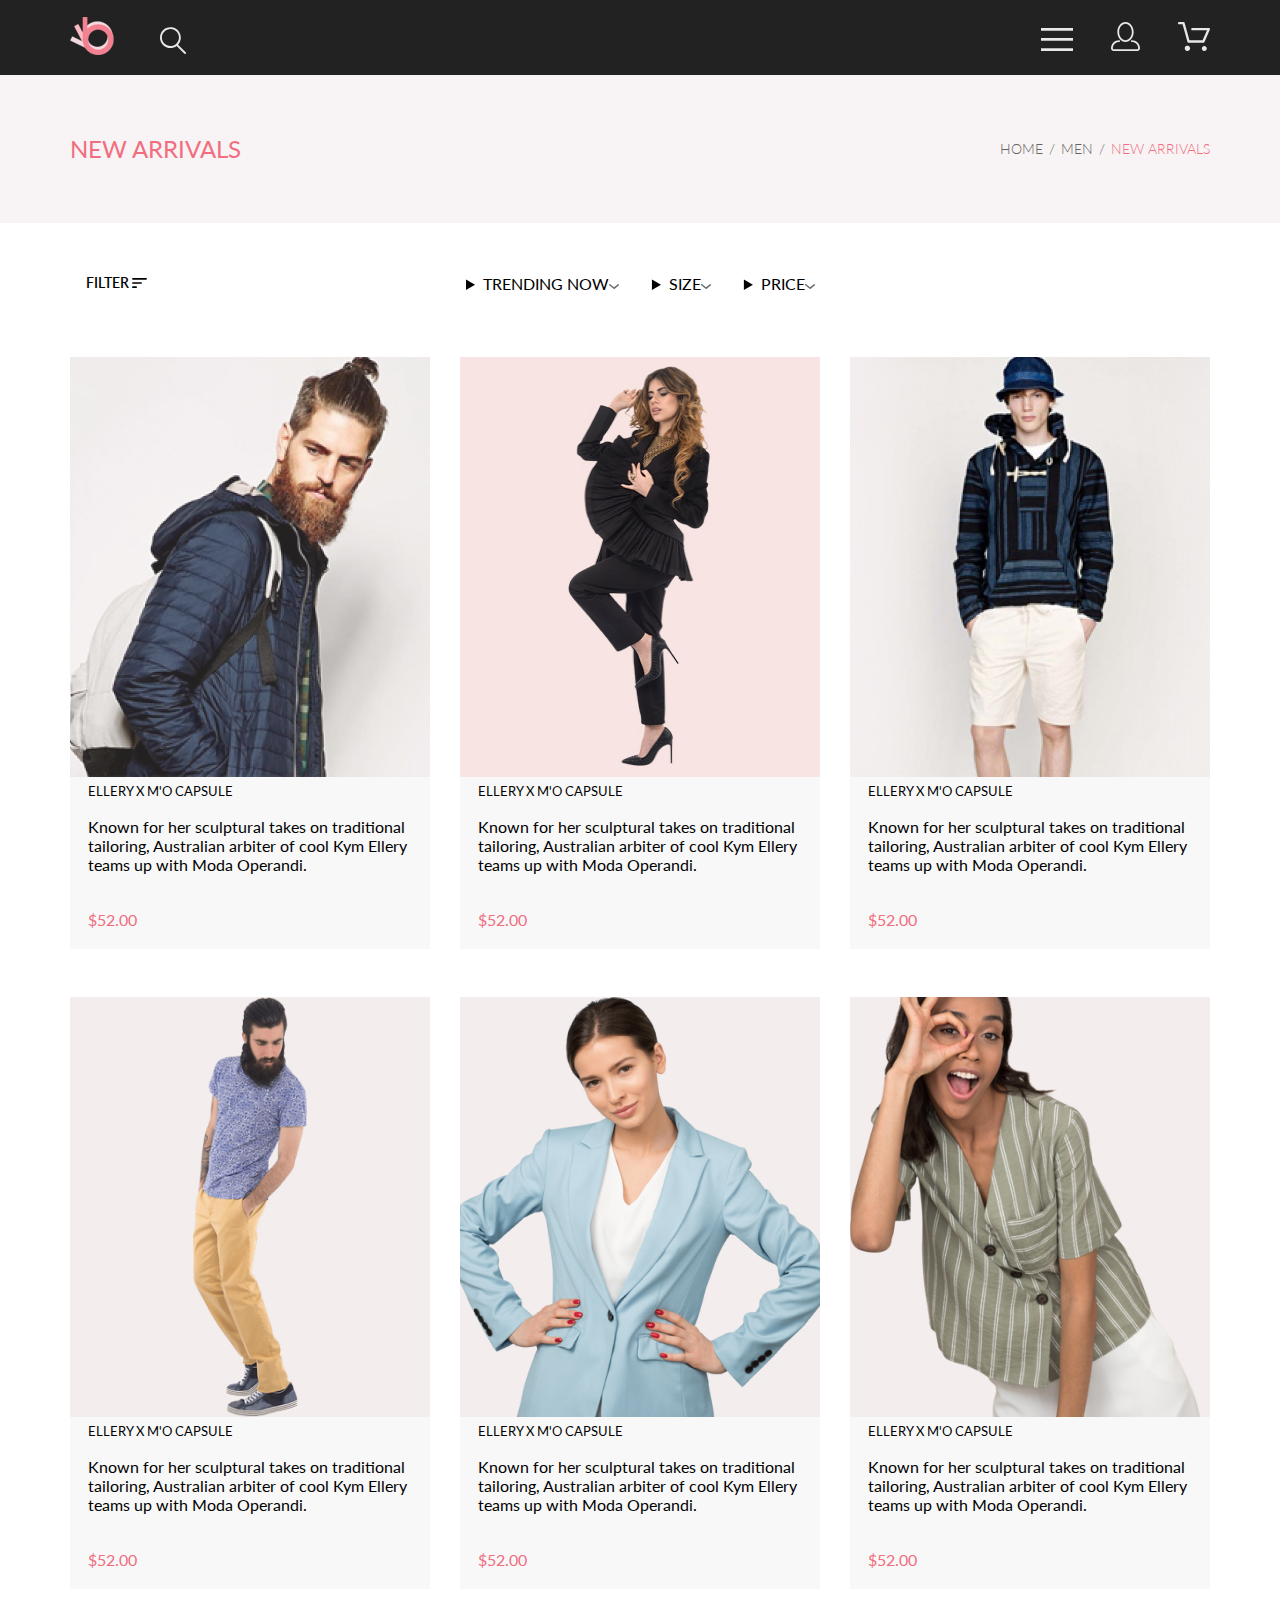
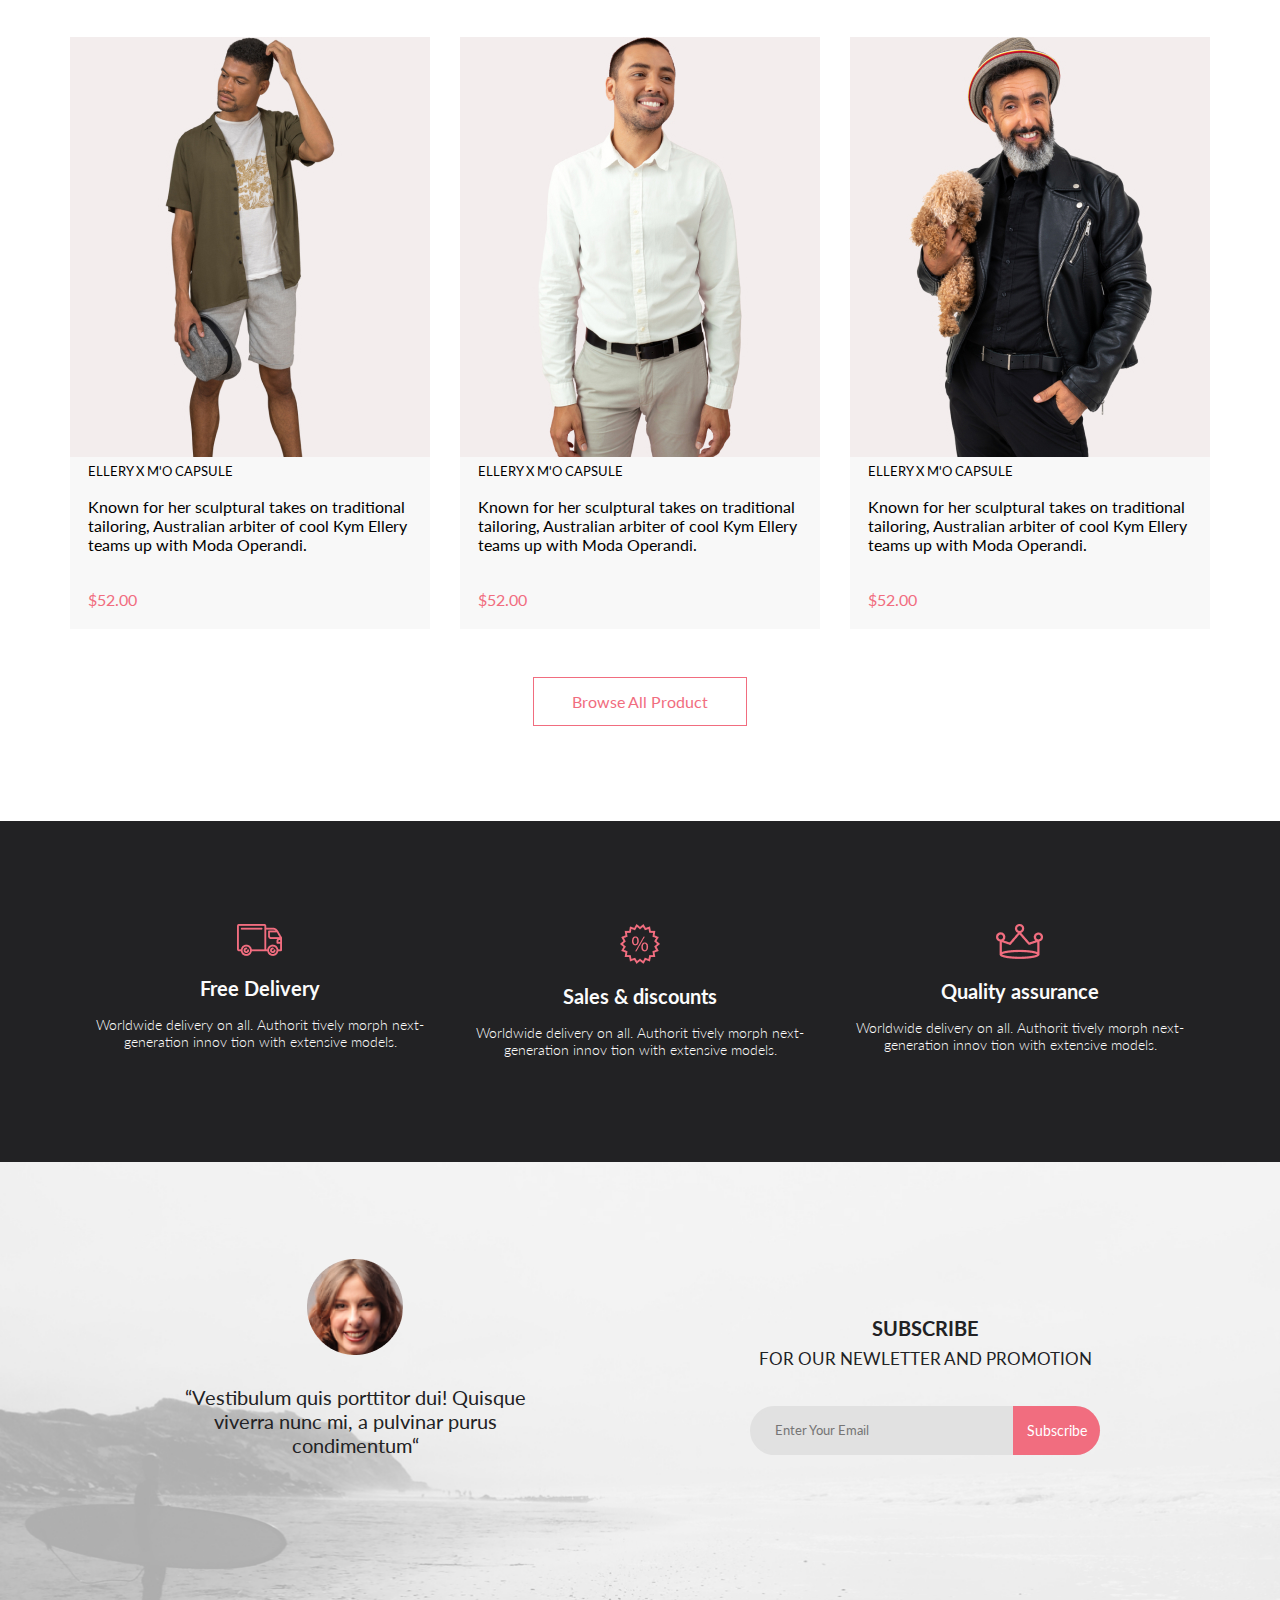
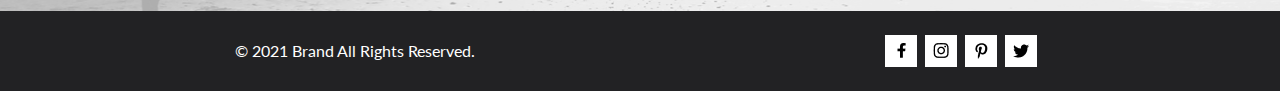
==== cart.html @ f0f8dbb4 "Add file lesson 4" ====
<!DOCTYPE html>
<html lang="en">

<head>
    <meta charset="UTF-8">
    <meta name="viewport" content="width=device-width, initial-scale=1.0">
    <title>Document</title>
    <link href="https://fonts.googleapis.com/css2?family=Roboto:ital,wght@0,300;0,400;1,300;1,400&display=swap"
        rel="stylesheet">
    <link rel="stylesheet" href="style.css">
    <link rel="preconnect" href="https://fonts.gstatic.com">
    <link
        href="https://fonts.googleapis.com/css2?family=Lato:ital,wght@0,100;0,300;0,400;0,700;0,900;1,100;1,300;1,400;1,700&display=swap"
        rel="stylesheet">
</head>

<body>
    <header class="header center">
        <div class="header-left">
            <a class="img-logo" href="index.html"><img src="img/logo.svg" alt="logo"></a>
            <a href=""><img src="img/search.svg" alt="search"></a>
        </div>
        <div class="header-right">
            <a href=""><img src="img/menu.svg" alt="menu"></a>
            <a class="img-use" href=""><img src="img/use.svg" alt="account"></a>
            <a href=""><img src="img/bay.svg" alt="bay"></a>
        </div>
    </header>
    <section class="navigation center">
        <div class="navigation_left">
            <div class="info_new">NEW ARRIVALS </div>
        </div>
        <div class="navigation_right">
            <a class="nav_link" href="index.html">HOME</a>
            <a class="nav_link" href="#">MEN</a>
            <a class="nav_link" href="#">NEW ARRIVALS </a>
        </div>
    </section>
    <section class="sort center">
        <div class="sort_filter sort_filter_active">
            <span class="sort_text">
                FILTER <svg width="15" height="10" viewBox="0 0 15 10" fill="none" xmlns="http://www.w3.org/2000/svg">
                    <path
                        d="M0.833333 10H4.16667C4.625 10 5 9.625 5 9.16667C5 8.70833 4.625 8.33333 4.16667 8.33333H0.833333C0.375 8.33333 0 8.70833 0 9.16667C0 9.625 0.375 10 0.833333 10ZM0 0.833333C0 1.29167 0.375 1.66667 0.833333 1.66667H14.1667C14.625 1.66667 15 1.29167 15 0.833333C15 0.375 14.625 0 14.1667 0H0.833333C0.375 0 0 0.375 0 0.833333ZM0.833333 5.83333H9.16667C9.625 5.83333 10 5.45833 10 5C10 4.54167 9.625 4.16667 9.16667 4.16667H0.833333C0.375 4.16667 0 4.54167 0 5C0 5.45833 0.375 5.83333 0.833333 5.83333Z"
                        fill="black" />
                </svg>
            </span>
            <div class="sort_items">
                <span class="sort_filt_activ">
                    FILTER <svg width="15" height="10" viewBox="0 0 15 10" fill="none"
                        xmlns="http://www.w3.org/2000/svg">
                        <path
                            d="M0.833333 10H4.16667C4.625 10 5 9.625 5 9.16667C5 8.70833 4.625 8.33333 4.16667 8.33333H0.833333C0.375 8.33333 0 8.70833 0 9.16667C0 9.625 0.375 10 0.833333 10ZM0 0.833333C0 1.29167 0.375 1.66667 0.833333 1.66667H14.1667C14.625 1.66667 15 1.29167 15 0.833333C15 0.375 14.625 0 14.1667 0H0.833333C0.375 0 0 0.375 0 0.833333ZM0.833333 5.83333H9.16667C9.625 5.83333 10 5.45833 10 5C10 4.54167 9.625 4.16667 9.16667 4.16667H0.833333C0.375 4.16667 0 4.54167 0 5C0 5.45833 0.375 5.83333 0.833333 5.83333Z"
                            fill="#EF5B70" />
                    </svg>
                </span>
                <details open>
                    <summary class="sort_summary">
                        <svg width="5" height="37" viewBox="0 0 5 37" fill="none" xmlns="http://www.w3.org/2000/svg">
                            <path d="M5 0H0V37H5V0Z" fill="#EF5B70" />
                        </svg>
                        <h4 class="h4_sort_summary">CATEGORY</h4>
                    </summary>
                    <ul class="sort_ul">
                        <li><a class="li_sort_ul" href="#">Accessories</a></li>
                        <li><a class="li_sort_ul" href="#">Bags</a></li>
                        <li><a class="li_sort_ul" href="#">Denim</a></li>
                        <li><a class="li_sort_ul" href="#">Hoodies & Sweatshirts</a></li>
                        <li><a class="li_sort_ul" href="#">Jackets & Coats</a></li>
                        <li><a class="li_sort_ul" href="#">Polos</a></li>
                        <li><a class="li_sort_ul" href="#">Shirts</a></li>
                        <li><a class="li_sort_ul" href="#">Shoes</a></li>
                        <li><a class="li_sort_ul" href="#">Sweaters & Knits</a></li>
                        <li><a class="li_sort_ul" href="#">T-Shirts</a></li>
                        <li><a class="li_sort_ul" href="#">Tanks</a></li>
                    </ul>
                </details>
                <details>
                    <summary class="sort_summary">
                        <svg width="5" height="37" viewBox="0 0 5 37" fill="none" xmlns="http://www.w3.org/2000/svg">
                            <path d="M5 0H0V37H5V0Z" fill="#EF5B70" />
                        </svg>
                        <h4 class="h4_sort_summary">BAND</h4>
                    </summary>
                    <ul class="sort_ul">
                        <li><a class="li_sort_ul" href="#">Accessories</a></li>
                        <li><a class="li_sort_ul" href="#">Bags</a></li>
                        <li><a class="li_sort_ul" href="#">Denim</a></li>
                        <li><a class="li_sort_ul" href="#">Hoodies & Sweatshirts</a></li>
                        <li><a class="li_sort_ul" href="#">Jackets & Coats</a></li>
                        <li><a class="li_sort_ul" href="#">Polos</a></li>
                        <li><a class="li_sort_ul" href="#">Shirts</a></li>
                        <li><a class="li_sort_ul" href="#">Shoes</a></li>
                        <li><a class="li_sort_ul" href="#">Sweaters & Knits</a></li>
                        <li><a class="li_sort_ul" href="#">T-Shirts</a></li>
                        <li><a class="li_sort_ul" href="#">Tanks</a></li>
                    </ul>
                </details>
                <details>
                    <summary class="sort_summary">
                        <svg width="5" height="37" viewBox="0 0 5 37" fill="none" xmlns="http://www.w3.org/2000/svg">
                            <path d="M5 0H0V37H5V0Z" fill="#EF5B70" />
                        </svg>
                        <h4 class="h4_sort_summary">CATEGORY</h4>
                    </summary>
                    <ul class="sort_ul">
                        <li><a class="li_sort_ul" href="#">Accessories</a></li>
                        <li><a class="li_sort_ul" href="#">Bags</a></li>
                        <li><a class="li_sort_ul" href="#">Denim</a></li>
                        <li><a class="li_sort_ul" href="#">Hoodies & Sweatshirts</a></li>
                        <li><a class="li_sort_ul" href="#">Jackets & Coats</a></li>
                        <li><a class="li_sort_ul" href="#">Polos</a></li>
                        <li><a class="li_sort_ul" href="#">Shirts</a></li>
                        <li><a class="li_sort_ul" href="#">Shoes</a></li>
                        <li><a class="li_sort_ul" href="#">Sweaters & Knits</a></li>
                        <li><a class="li_sort_ul" href="#">T-Shirts</a></li>
                        <li><a class="li_sort_ul" href="#">Tanks</a></li>
                    </ul>
                </details>
            </div>
        </div>

        <div class="sort_parametr">
            <details class="sort_open">
                <summary class="sort_param">TRENDING NOW<svg width="11" height="6" viewBox="0 0 11 6" fill="none"
                        xmlns="http://www.w3.org/2000/svg">
                        <path
                            d="M5.00214 5.00214C4.83521 5.00247 4.67343 4.94433 4.54488 4.83782L0.258102 1.2655C0.112196 1.14422 0.0204417 0.969958 0.00302325 0.781035C-0.0143952 0.592112 0.0439493 0.404007 0.165221 0.258101C0.286493 0.112196 0.460759 0.0204417 0.649682 0.00302327C0.838605 -0.0143952 1.02671 0.043949 1.17262 0.165221L5.00214 3.36602L8.83167 0.279536C8.90475 0.220188 8.98884 0.175869 9.0791 0.149125C9.16937 0.122382 9.26403 0.113741 9.35764 0.1237C9.45126 0.133659 9.54198 0.162021 9.6246 0.207156C9.70722 0.252292 9.7801 0.313311 9.83906 0.386705C9.90449 0.460167 9.95405 0.546351 9.98462 0.639855C10.0152 0.733359 10.0261 0.83217 10.0167 0.930097C10.0073 1.02802 9.97784 1.12296 9.93005 1.20895C9.88227 1.29494 9.81723 1.37013 9.73904 1.42982L5.45225 4.88068C5.32002 4.97036 5.16154 5.01312 5.00214 5.00214Z"
                            fill="#6F6E6E" />
                    </svg></summary>
                <div class="sort_size">
                    <label><input type="checkbox">XS</label>
                    <label><input type="checkbox">S</label>
                    <label><input type="checkbox">M</label>
                    <label><input type="checkbox">L</label>
                </div>
            </details>
            <details class="sort_open">
                <summary class="sort_param">SIZE<svg width="11" height="6" viewBox="0 0 11 6" fill="none"
                        xmlns="http://www.w3.org/2000/svg">
                        <path
                            d="M5.00214 5.00214C4.83521 5.00247 4.67343 4.94433 4.54488 4.83782L0.258102 1.2655C0.112196 1.14422 0.0204417 0.969958 0.00302325 0.781035C-0.0143952 0.592112 0.0439493 0.404007 0.165221 0.258101C0.286493 0.112196 0.460759 0.0204417 0.649682 0.00302327C0.838605 -0.0143952 1.02671 0.043949 1.17262 0.165221L5.00214 3.36602L8.83167 0.279536C8.90475 0.220188 8.98884 0.175869 9.0791 0.149125C9.16937 0.122382 9.26403 0.113741 9.35764 0.1237C9.45126 0.133659 9.54198 0.162021 9.6246 0.207156C9.70722 0.252292 9.7801 0.313311 9.83906 0.386705C9.90449 0.460167 9.95405 0.546351 9.98462 0.639855C10.0152 0.733359 10.0261 0.83217 10.0167 0.930097C10.0073 1.02802 9.97784 1.12296 9.93005 1.20895C9.88227 1.29494 9.81723 1.37013 9.73904 1.42982L5.45225 4.88068C5.32002 4.97036 5.16154 5.01312 5.00214 5.00214Z"
                            fill="#6F6E6E" />
                    </svg></summary>
                <div class="sort_size">
                    <label><input type="checkbox">XS</label>
                    <label><input type="checkbox">S</label>
                    <label><input type="checkbox">M</label>
                    <label><input type="checkbox">L</label>
                </div>
            </details>
            <details class="sort_open">
                <summary class="sort_param">PRICE<svg width="11" height="6" viewBox="0 0 11 6" fill="none"
                        xmlns="http://www.w3.org/2000/svg">
                        <path
                            d="M5.00214 5.00214C4.83521 5.00247 4.67343 4.94433 4.54488 4.83782L0.258102 1.2655C0.112196 1.14422 0.0204417 0.969958 0.00302325 0.781035C-0.0143952 0.592112 0.0439493 0.404007 0.165221 0.258101C0.286493 0.112196 0.460759 0.0204417 0.649682 0.00302327C0.838605 -0.0143952 1.02671 0.043949 1.17262 0.165221L5.00214 3.36602L8.83167 0.279536C8.90475 0.220188 8.98884 0.175869 9.0791 0.149125C9.16937 0.122382 9.26403 0.113741 9.35764 0.1237C9.45126 0.133659 9.54198 0.162021 9.6246 0.207156C9.70722 0.252292 9.7801 0.313311 9.83906 0.386705C9.90449 0.460167 9.95405 0.546351 9.98462 0.639855C10.0152 0.733359 10.0261 0.83217 10.0167 0.930097C10.0073 1.02802 9.97784 1.12296 9.93005 1.20895C9.88227 1.29494 9.81723 1.37013 9.73904 1.42982L5.45225 4.88068C5.32002 4.97036 5.16154 5.01312 5.00214 5.00214Z"
                            fill="#6F6E6E" />
                    </svg></summary>
                <div class="sort_size">
                    <label><input type="checkbox">XS</label>
                    <label><input type="checkbox">S</label>
                    <label><input type="checkbox">M</label>
                    <label><input type="checkbox">L</label>
                </div>
            </details>
        </div>
    </section>
    <section class="sale center">
        <div class="container_top">
            <div class="sale_card">
                <a href="product.html">
                    <img class="img_card" src="img/pict1.jpg" alt="sale">
                </a>
                <a class="add_to_cart" href="#"><img src="img/cart.svg" alt="cart">Add to Card</a>
                <a href="product.html" class="sale_h4_card">ELLERY X M'O CAPSULE</a>
                <p class="sale_p_card">Known for her sculptural takes on traditional tailoring, Australian arbiter of
                    cool Kym Ellery teams up with Moda Operandi.</p>
                <p class="sale_price">$52.00</p>
            </div>
            <div class="sale_card">
                <a href="product.html">
                    <img class="img_card" src="img/pict2.jpg" alt="sale">
                </a>
                <a class="add_to_cart" href="#"><img src="img/cart.svg" alt="cart">Add to Card</a>
                <a href="product.html" class="sale_h4_card">ELLERY X M'O CAPSULE</a>
                <p class="sale_p_card">Known for her sculptural takes on traditional tailoring, Australian arbiter of
                    cool Kym Ellery teams up with Moda Operandi.</p>
                <p class="sale_price">$52.00</p>
            </div>
            <div class="sale_card">
                <a href="product.html">
                    <img class="img_card" src="img/pict3.jpg" alt="sale">
                </a>
                <a class="add_to_cart" href="#"><img src="img/cart.svg" alt="cart">Add to Card</a>
                <a href="product.html" class="sale_h4_card">ELLERY X M'O CAPSULE</a>
                <p class="sale_p_card">Known for her sculptural takes on traditional tailoring, Australian arbiter of
                    cool Kym Ellery teams up with Moda Operandi.</p>
                <p class="sale_price">$52.00</p>
            </div>
            <div class="sale_card">
                <a href="product.html">
                    <img class="img_card" src="img/pict4.jpg" alt="sale">
                </a>
                <a class="add_to_cart" href="#"><img src="img/cart.svg" alt="cart">Add to Card</a>
                <a href="product.html" class="sale_h4_card">ELLERY X M'O CAPSULE</a>
                <p class="sale_p_card">Known for her sculptural takes on traditional tailoring, Australian arbiter of
                    cool Kym Ellery teams up with Moda Operandi.</p>
                <p class="sale_price">$52.00</p>
            </div>
            <div class="sale_card">
                <a href="product.html">
                    <img class="img_card" src="img/pict5.jpg" alt="sale">
                </a>
                <a class="add_to_cart" href="#"><img src="img/cart.svg" alt="cart">Add to Card</a>
                <a href="product.html" class="sale_h4_card">ELLERY X M'O CAPSULE</a>
                <p class="sale_p_card">Known for her sculptural takes on traditional tailoring, Australian arbiter of
                    cool Kym Ellery teams up with Moda Operandi.</p>
                <p class="sale_price">$52.00</p>
            </div>
            <div class="sale_card">
                <a href="product.html">
                    <img class="img_card" src="img/pict6.jpg" alt="sale">
                </a>
                <a class="add_to_cart" href="#"><img src="img/cart.svg" alt="cart">Add to Card</a>
                <a href="product.html" class="sale_h4_card">ELLERY X M'O CAPSULE</a>
                <p class="sale_p_card">Known for her sculptural takes on traditional tailoring, Australian arbiter of
                    cool Kym Ellery teams up with Moda Operandi.</p>
                <p class="sale_price">$52.00</p>
            </div>
            <div class="sale_card">
                <a href="product.html">
                    <img class="img_card" src="img/cat.jpg" alt="sale">
                </a>
                <a class="add_to_cart" href="#"><img src="img/cart.svg" alt="cart">Add to Card</a>
                <a href="product.html" class="sale_h4_card">ELLERY X M'O CAPSULE</a>
                <p class="sale_p_card">Known for her sculptural takes on traditional tailoring, Australian arbiter of
                    cool Kym Ellery teams up with Moda Operandi.</p>
                <p class="sale_price">$52.00</p>
            </div>
            <div class="sale_card">
                <a href="product.html">
                    <img class="img_card" src="img/cat1.jpg" alt="sale">
                </a>
                <a class="add_to_cart" href="#"><img src="img/cart.svg" alt="cart">Add to Card</a>
                <a href="product.html" class="sale_h4_card">ELLERY X M'O CAPSULE</a>
                <p class="sale_p_card">Known for her sculptural takes on traditional tailoring, Australian arbiter of
                    cool Kym Ellery teams up with Moda Operandi.</p>
                <p class="sale_price">$52.00</p>
            </div>
            <div class="sale_card">
                <a href="product.html">
                    <img class="img_card" src="img/cat2.jpg" alt="sale">
                </a>
                <a class="add_to_cart" href="#"><img src="img/cart.svg" alt="cart">Add to Card</a>
                <a href="product.html" class="sale_h4_card">ELLERY X M'O CAPSULE</a>
                <p class="sale_p_card">Known for her sculptural takes on traditional tailoring, Australian arbiter of
                    cool Kym Ellery teams up with Moda Operandi.</p>
                <p class="sale_price">$52.00</p>
            </div>
        </div>

    </section>
    <section class="product center">
        <a href="product.html" class="all_product">Browse All Product</a>
    </section>
    <section class="box_info center">
        <div class="info">
            <img src="img/deliv.png" alt="deliv">
            <h4 class="info_h4">Free Delivery</h4>
            <p class="info_p">Worldwide delivery on all. Authorit tively morph next-generation innov tion with extensive
                models.</p>
        </div>
        <div class="info">
            <img src="img/sale.png" alt="sale">
            <h4 class="info_h4">Sales & discounts</h4>
            <p class="info_p">Worldwide delivery on all. Authorit tively morph next-generation innov tion with extensive
                models.</p>
        </div>
        <div class="info">
            <img src="img/quality.png" alt="quality">
            <h4 class="info_h4">Quality assurance</h4>
            <p class="info_p">Worldwide delivery on all. Authorit tively morph next-generation innov tion with extensive
                models.</p>
        </div>

    </section>
    <section class="subscribe">
        <div class="sub_box center">
            <div class="sub_left">
                <img src="img/sub_fase.png" alt="">
                <p class="p_safe">“Vestibulum quis porttitor dui! Quisque viverra nunc mi, a pulvinar purus condimentum“
                </p>
            </div>
            <div class="sub_right">
                <h4 class="h4_sub">SUBSCRIBE</h4>
                <p class="p_sub">FOR OUR NEWLETTER AND PROMOTION</p>
                <div class="sub_email">
                    <form class="sub_form">
                        <input class="sub_input" type="email" placeholder="Enter Your Email">
                        <button class="sub_button" type="submit">Subscribe</button>
                    </form>
                </div>
            </div>

        </div>

    </section>
    <section class="footer">
        <div class="all_rights">© 2021 Brand All Rights Reserved.</div>
        <div class="media">

            <div class="media_icon">
                <a href="#" class="media_link"><img class="link_icon" src="img/f.png" alt=""></a>
                <a href="#" class="media_link"><img class="inst_icon" src="img/inst.png" alt=""></a>
                <a href="#" class="media_link"><img class="link_icon" src="img/p.png" alt=""></a>
                <a href="#" class="media_link"><img class="link_icon" src="img/twit.png" alt=""></a>
            </div>

        </div>


    </section>
</body>

</html>
---- style.css ----
* {
  margin: 0;
  padding: 0;
  -webkit-box-sizing: border-box;
          box-sizing: border-box;
  font-family: 'Lato', sans-serif;
}

summary {
  outline: none;
}

summary::-webkit-details-marker {
  display: none;
}

.center {
  padding-left: calc(50% - 570px);
  padding-right: calc(50% - 570px);
}

.header {
  background-color: #222;
  height: 75px;
  display: -webkit-box;
  display: -ms-flexbox;
  display: flex;
  -webkit-box-pack: justify;
      -ms-flex-pack: justify;
          justify-content: space-between;
  -webkit-box-align: center;
      -ms-flex-align: center;
          align-items: center;
}

.img-logo {
  margin-right: 41px;
}

.img-use {
  margin-left: 34px;
  margin-right: 33px;
}

.promo {
  background: rgba(113, 103, 105, 0.08);
  padding-left: calc(50% - 880px);
  padding-right: calc(50% - 880px);
  display: -webkit-box;
  display: -ms-flexbox;
  display: flex;
}

.promo_left {
  width: 50%;
}

.img_promo {
  width: 100%;
}

.promo_right {
  display: -webkit-box;
  display: -ms-flexbox;
  display: flex;
  -webkit-box-align: center;
      -ms-flex-align: center;
          align-items: center;
  padding-left: 64px;
  width: 50%;
  background-color: #F1E4E6;
}

.promo_info {
  padding-left: 28px;
  background-image: url(img/promsvg.svg);
  background-position: left;
  background-repeat: no-repeat;
}

.top_catalog {
  display: -webkit-box;
  display: -ms-flexbox;
  display: flex;
  padding-top: 64px;
  -webkit-box-pack: justify;
      -ms-flex-pack: justify;
          justify-content: space-between;
}

.catalog_list {
  position: relative;
}

.catalog_list:not(:last-child) {
  margin-right: 30px;
}

.catalog_img {
  width: 100%;
}

.bottom_catalog {
  position: relative;
}

.catalog_text {
  position: absolute;
  top: 0;
  left: 0;
  display: -webkit-box;
  display: -ms-flexbox;
  display: flex;
  -webkit-box-orient: vertical;
  -webkit-box-direction: normal;
      -ms-flex-direction: column;
          flex-direction: column;
  -webkit-box-align: center;
      -ms-flex-align: center;
          align-items: center;
  -webkit-box-pack: center;
      -ms-flex-pack: center;
          justify-content: center;
  width: 100%;
  height: 100%;
}

.catalog_big {
  width: 100%;
  padding-top: 30px;
}

.catalog_p {
  font-size: 16px;
  line-height: 17px;
  text-align: center;
  color: #FFFFFF;
}

.catalog_h4 {
  padding-top: 8px;
  color: #F16D7F;
  font-size: 19px;
  line-height: 17px;
  text-align: center;
}

.text_center {
  display: -webkit-box;
  display: -ms-flexbox;
  display: flex;
  -webkit-box-orient: vertical;
  -webkit-box-direction: normal;
      -ms-flex-direction: column;
          flex-direction: column;
  -webkit-box-align: center;
      -ms-flex-align: center;
          align-items: center;
  padding-top: 97px;
  padding-bottom: 48px;
}

.container_top {
  display: -webkit-box;
  display: -ms-flexbox;
  display: flex;
  -ms-flex-wrap: wrap;
      flex-wrap: wrap;
  padding-top: 48px;
  -webkit-box-pack: justify;
      -ms-flex-pack: justify;
          justify-content: space-between;
}

.sale_card:hover .img_card {
  -webkit-filter: brightness(50%);
          filter: brightness(50%);
}

.sale_card:hover .add_to_cart {
  display: -webkit-box;
  display: -ms-flexbox;
  display: flex;
}

.img_card {
  width: 100%;
}

.sale_card {
  position: relative;
  background-color: #F8F8F8;
  -ms-flex-preferred-size: 360px;
      flex-basis: 360px;
  margin-bottom: 48px;
}

.add_to_cart {
  position: absolute;
  top: 188px;
  left: 111px;
  width: 138px;
  height: 43px;
  border: 2px solid white;
  display: none;
  -webkit-box-align: center;
      -ms-flex-align: center;
          align-items: center;
  -webkit-box-pack: center;
      -ms-flex-pack: center;
          justify-content: center;
  font-size: 14px;
  color: white;
}

.add_to_cart:hover {
  -webkit-box-shadow: 0 0 5px white;
          box-shadow: 0 0 5px white;
}

.sale_h4_card {
  padding-left: 18px;
  padding-top: 24px;
  font-size: 13px;
  line-height: 16px;
  color: #000000;
  text-decoration: none;
}

.sale_p_card {
  padding: 18px;
}

.sale_price {
  padding-left: 18px;
  padding-top: 18px;
  padding-bottom: 20px;
  font-size: 16px;
  line-height: 19px;
  color: #F16D7F;
}

.all_product {
  padding: 14px 38px;
  color: #F16D7F;
  border: 1px solid #F16D7F;
  text-decoration: none;
}

.all_product:hover {
  background-color: #e05c6e;
  color: white;
}

.product {
  display: -webkit-box;
  display: -ms-flexbox;
  display: flex;
  -webkit-box-pack: center;
      -ms-flex-pack: center;
          justify-content: center;
  padding-bottom: 95px;
}

.box_info {
  background: #222224;
  display: -webkit-box;
  display: -ms-flexbox;
  display: flex;
  -ms-flex-pack: distribute;
      justify-content: space-around;
  padding-top: 103px;
}

.info {
  display: -webkit-box;
  display: -ms-flexbox;
  display: flex;
  -webkit-box-orient: vertical;
  -webkit-box-direction: normal;
      -ms-flex-direction: column;
          flex-direction: column;
  -webkit-box-align: center;
      -ms-flex-align: center;
          align-items: center;
  padding: 0px 15px;
}

.info_h4 {
  padding-top: 20px;
  font-size: 19.96px;
  line-height: 24px;
  color: #FBFBFB;
}

.info_p {
  padding-top: 16px;
  padding-bottom: 104px;
  font-weight: 300;
  font-size: 13.972px;
  line-height: 17px;
  text-align: center;
  color: #FBFBFB;
}

.subscribe {
  padding-left: calc(50% - 880px);
  padding-right: calc(50% - 880px);
  background-image: url(img/subimg.jpg);
  background-size: cover;
  background-position: center bottom;
}

.sub_box {
  top: 0;
  left: 0;
  display: -webkit-box;
  display: -ms-flexbox;
  display: flex;
  width: 100%;
  height: 100%;
  -webkit-box-pack: justify;
      -ms-flex-pack: justify;
          justify-content: space-between;
  background-repeat: no-repeat;
  background-size: cover;
  background-position: center bottom;
}

.sub_left {
  display: -webkit-box;
  display: -ms-flexbox;
  display: flex;
  padding-top: 97px;
  -webkit-box-orient: vertical;
  -webkit-box-direction: normal;
      -ms-flex-direction: column;
          flex-direction: column;
  -webkit-box-align: center;
      -ms-flex-align: center;
          align-items: center;
  padding-bottom: 120px;
  width: 50%;
}

.sub_right {
  padding-bottom: 156px;
  width: 50%;
}

.p_safe {
  padding-top: 30px;
  padding-left: calc(50% - 179px);
  padding-right: calc(50% - 179px);
  font-size: 20px;
  line-height: 24px;
  text-align: center;
  color: #222224;
}

.sub_email {
  padding-top: 32px;
  display: -webkit-box;
  display: -ms-flexbox;
  display: flex;
  -webkit-box-pack: center;
      -ms-flex-pack: center;
          justify-content: center;
}

.sub_form {
  position: relative;
  width: 350px;
}

.sub_input {
  width: 100%;
  height: 49px;
  padding-left: 22px;
  border-radius: 40px;
  outline: none;
  background: #E1E1E1;
  border: solid 3px #E1E1E1;
  color: #9E9C9C;
}

.sub_button {
  position: absolute;
  top: 0;
  right: 0px;
  width: 87px;
  height: 49px;
  border: none;
  background: #F16D7F;
  border-radius: 0 40px 40px 0;
  cursor: pointer;
  font-size: 14px;
  line-height: 17px;
  color: #FFFFFF;
}

.sub_button:hover {
  background: #e05c6e;
}

.h4_sub {
  text-align: center;
  padding-top: 150px;
  font-size: 20px;
  line-height: 167.2%;
  text-align: center;
  color: #222224;
}

.p_sub {
  text-align: center;
  font-size: 17px;
  line-height: 167.2%;
  text-align: center;
  color: #222224;
}

.footer {
  padding-left: calc(50% - 880px);
  padding-right: calc(50% - 880px);
  background: #222224;
  display: -webkit-box;
  display: -ms-flexbox;
  display: flex;
  -webkit-box-pack: justify;
      -ms-flex-pack: justify;
          justify-content: space-between;
  -webkit-box-align: center;
      -ms-flex-align: center;
          align-items: center;
}

.all_rights {
  color: white;
  padding-left: 235px;
}

.media {
  padding: 24px 235px 24px 0px;
}

.media_icon {
  display: -webkit-box;
  display: -ms-flexbox;
  display: flex;
  -webkit-box-pack: justify;
      -ms-flex-pack: justify;
          justify-content: space-between;
}

.media_link {
  width: 32px;
  height: 32px;
  background-color: white;
  display: -webkit-box;
  display: -ms-flexbox;
  display: flex;
  -webkit-box-pack: center;
      -ms-flex-pack: center;
          justify-content: center;
  -webkit-box-align: center;
      -ms-flex-align: center;
          align-items: center;
  margin-right: 8px;
  color: #222;
}

.media_link:hover {
  background-color: #F16D7F;
  cursor: pointer;
}

.media_link:hover .link_icon {
  -webkit-filter: invert(1);
          filter: invert(1);
}

.media_link:hover .inst_icon {
  -webkit-filter: none;
          filter: none;
}

.inst_icon {
  -webkit-filter: invert(1);
          filter: invert(1);
}

.footer_link {
  background-color: white;
}

/* catalog */
.navigation {
  display: -webkit-box;
  display: -ms-flexbox;
  display: flex;
  -webkit-box-pack: justify;
      -ms-flex-pack: justify;
          justify-content: space-between;
  background: #F8F3F4;
}

.navigation_left {
  padding-top: 59px;
}

.navigation_right {
  padding-top: 65px;
  padding-bottom: 66px;
  display: -webkit-box;
  display: -ms-flexbox;
  display: flex;
}

.nav_link {
  text-decoration: none;
  font-weight: 300;
  font-size: 14px;
  line-height: 17px;
  color: #636363;
}

.nav_link:hover {
  color: #F16D7F;
}

.nav_link:last-child {
  color: #F16D7F;
}

.nav_link:not(:last-child)::after {
  content: "/";
  padding: 6px;
}

.info_new {
  text-decoration: none;
  font-size: 24px;
  line-height: 29px;
  color: #F16D7F;
}

/* sortirovka */
.sort {
  display: -webkit-box;
  display: -ms-flexbox;
  display: flex;
  position: relative;
  padding-top: 35px;
  padding-bottom: 16px;
}

.sort_parametr {
  margin-left: calc(33.33333% + 16px);
  display: -webkit-box;
  display: -ms-flexbox;
  display: flex;
  padding-top: 16px;
}

.sort_items {
  display: none;
}

.sort_filter_active:hover .sort_items {
  display: block;
}

.sort_text {
  padding-top: 16px;
  position: absolute;
  padding-left: 16px;
  font-weight: 600;
  font-size: 14px;
  line-height: 17px;
  color: #000000;
  font-family: Lato;
}

.sort_filter_active:hover .sort_text {
  display: none;
}

.sort_filt_activ {
  color: #EF5B70;
  font-weight: 600;
  font-size: 14px;
  line-height: 17px;
}

.sort_summary {
  margin-left: 16px;
  margin-top: 24px;
  display: -webkit-box;
  display: -ms-flexbox;
  display: flex;
  -webkit-box-align: center;
      -ms-flex-align: center;
          align-items: center;
  background-image: url(img/slash.svg);
  background-position: bottom;
  background-repeat: no-repeat;
}

.h4_sort_summary {
  padding-left: 8px;
  font-size: 14px;
  line-height: 17px;
  color: #EF5B70;
  cursor: pointer;
}

.sort_filter_active:hover {
  width: 360px;
  background: #FFFFFF;
  -webkit-box-shadow: 6px 4px 35px rgba(0, 0, 0, 0.21);
          box-shadow: 6px 4px 35px rgba(0, 0, 0, 0.21);
  padding: 16px;
  -webkit-box-sizing: border-box;
          box-sizing: border-box;
  position: absolute;
  z-index: 1;
}

.sort_ul {
  padding-top: 12px;
  list-style-type: none;
  padding-left: 30px;
  font-size: 14px;
  line-height: 17px;
  color: #6F6E6E;
}

.li_sort_ul {
  padding-top: 12px;
  display: block;
  text-decoration: none;
  font-size: 14px;
  line-height: 17px;
  color: #6F6E6E;
}

.li_sort_ul:hover {
  color: #EF5B70;
}

.sort_size {
  background: #FFFFFF;
  -webkit-box-shadow: 6px 4px 35px rgba(0, 0, 0, 0.21);
          box-shadow: 6px 4px 35px rgba(0, 0, 0, 0.21);
  padding: 8px 30px 8px 8px;
  display: -webkit-box;
  display: -ms-flexbox;
  display: flex;
  -webkit-box-orient: vertical;
  -webkit-box-direction: normal;
      -ms-flex-direction: column;
          flex-direction: column;
  position: absolute;
  top: 24px;
  left: 0px;
  z-index: 1;
}

.sort_open {
  position: relative;
  padding-right: 32px;
  cursor: pointer;
}

.card_image {
  padding-left: calc(50% - 880px);
  padding-right: calc(50% - 880px);
  background: #F7F7F7;
  display: -webkit-box;
  display: -ms-flexbox;
  display: flex;
  -webkit-box-pack: center;
      -ms-flex-pack: center;
          justify-content: center;
  -webkit-box-align: center;
      -ms-flex-align: center;
          align-items: center;
  padding-bottom: 64px;
}

.info_product_box {
  display: -webkit-box;
  display: -ms-flexbox;
  display: flex;
  -webkit-box-orient: vertical;
  -webkit-box-direction: normal;
      -ms-flex-direction: column;
          flex-direction: column;
  -webkit-box-align: center;
      -ms-flex-align: center;
          align-items: center;
  border: 1px solid #EAEAEA;
  margin-top: -64px;
  background-color: white;
}

.product_h4 {
  padding-top: 64px;
  padding-bottom: 12px;
  font-weight: 300;
  font-size: 14px;
  line-height: 17px;
  color: #F16D7F;
}

.product_h5 {
  padding-top: 12px;
  font-weight: 300;
  font-size: 18px;
  line-height: 22px;
  color: #4D4D4D;
}

.product_p {
  padding-top: 48px;
  font-weight: 300;
  font-size: 14px;
  line-height: 17px;
  text-align: center;
  color: #5E5E5E;
  max-width: 550px;
}

.product_price {
  padding-bottom: 65px;
  padding-top: 32px;
  font-weight: 300;
  font-size: 24px;
  line-height: 29px;
  color: #F16D7F;
}

.sort_parametr_product {
  display: -webkit-box;
  display: -ms-flexbox;
  display: flex;
  -webkit-box-pack: center;
      -ms-flex-pack: center;
          justify-content: center;
  padding-top: 65px;
  padding-bottom: 48px;
}

.input {
  margin-right: 8px;
}

.prod {
  font-size: 14px;
  line-height: 17px;
  color: #6F6E6E;
}

.cart {
  display: -webkit-box;
  display: -ms-flexbox;
  display: flex;
  -webkit-box-pack: center;
      -ms-flex-pack: center;
          justify-content: center;
  -webkit-box-align: center;
      -ms-flex-align: center;
          align-items: center;
}

.product_container_top {
  padding-top: 128px;
}

.navigation {
  display: -webkit-box;
  display: -ms-flexbox;
  display: flex;
  -webkit-box-pack: justify;
      -ms-flex-pack: justify;
          justify-content: space-between;
  background: #F8F3F4;
}

.navigation_left {
  padding-top: 59px;
}

.navigation_right {
  padding-top: 65px;
  padding-bottom: 66px;
  display: -webkit-box;
  display: -ms-flexbox;
  display: flex;
}

.nav_link {
  text-decoration: none;
  font-weight: 300;
  font-size: 14px;
  line-height: 17px;
  color: #636363;
}

.nav_link:hover {
  color: #F16D7F;
}

.nav_link:last-child {
  color: #F16D7F;
}

.nav_link:not(:last-child)::after {
  content: "/";
  padding: 6px;
}

.info_new {
  text-decoration: none;
  font-size: 24px;
  line-height: 29px;
  color: #F16D7F;
}

/* sortirovka */
.sort {
  display: -webkit-box;
  display: -ms-flexbox;
  display: flex;
  position: relative;
  padding-top: 35px;
  padding-bottom: 16px;
}

.sort_parametr {
  margin-left: calc(33.33333% + 16px);
  display: -webkit-box;
  display: -ms-flexbox;
  display: flex;
  padding-top: 16px;
}

.sort_items {
  display: none;
}

.sort_filter_active:hover .sort_items {
  display: block;
}

.sort_text {
  padding-top: 16px;
  position: absolute;
  padding-left: 16px;
  font-weight: 600;
  font-size: 14px;
  line-height: 17px;
  color: #000000;
  font-family: Lato;
}

.sort_filter_active:hover .sort_text {
  display: none;
}

.sort_filt_activ {
  color: #EF5B70;
  font-weight: 600;
  font-size: 14px;
  line-height: 17px;
}

.sort_summary {
  margin-left: 16px;
  margin-top: 24px;
  display: -webkit-box;
  display: -ms-flexbox;
  display: flex;
  -webkit-box-align: center;
      -ms-flex-align: center;
          align-items: center;
  background-image: url(img/slash.svg);
  background-position: bottom;
  background-repeat: no-repeat;
}

.h4_sort_summary {
  padding-left: 8px;
  font-size: 14px;
  line-height: 17px;
  color: #EF5B70;
  cursor: pointer;
}

.sort_filter_active:hover {
  width: 360px;
  background: #FFFFFF;
  -webkit-box-shadow: 6px 4px 35px rgba(0, 0, 0, 0.21);
          box-shadow: 6px 4px 35px rgba(0, 0, 0, 0.21);
  padding: 16px;
  -webkit-box-sizing: border-box;
          box-sizing: border-box;
  position: absolute;
  z-index: 1;
}

.sort_ul {
  padding-top: 12px;
  list-style-type: none;
  padding-left: 30px;
  font-size: 14px;
  line-height: 17px;
  color: #6F6E6E;
}

.li_sort_ul {
  padding-top: 12px;
  display: block;
  text-decoration: none;
  font-size: 14px;
  line-height: 17px;
  color: #6F6E6E;
}

.li_sort_ul:hover {
  color: #EF5B70;
}

.sort_size {
  background: #FFFFFF;
  -webkit-box-shadow: 6px 4px 35px rgba(0, 0, 0, 0.21);
          box-shadow: 6px 4px 35px rgba(0, 0, 0, 0.21);
  padding: 8px 30px 8px 8px;
  display: -webkit-box;
  display: -ms-flexbox;
  display: flex;
  -webkit-box-orient: vertical;
  -webkit-box-direction: normal;
      -ms-flex-direction: column;
          flex-direction: column;
  position: absolute;
  top: 24px;
  left: 0px;
  z-index: 1;
}

.sort_open {
  position: relative;
  padding-right: 32px;
  cursor: pointer;
}

.join {
  -webkit-box-pack: start;
      -ms-flex-pack: start;
          justify-content: start;
  padding-bottom: 112px;
}

.joinnow {
  padding: 16px 66px 16px 24px;
  background-color: white;
}

input {
  outline: none;
}

.use_info_box {
  display: -webkit-box;
  display: -ms-flexbox;
  display: flex;
}

.use_info_box_left {
  width: 50%;
}

.use_info_box_right {
  width: 50%;
}

.h4_reg {
  padding-top: 64px;
  padding-bottom: 20px;
}

.h4_reg_details {
  padding-top: 32px;
  padding-bottom: 20px;
}

.input_reg {
  width: 64%;
  height: 45px;
  padding-left: 18px;
  padding-top: 12px;
  padding-bottom: 16px;
  font-weight: 300;
  font-size: 13px;
  line-height: 16px;
  color: #B1B1B1;
  margin-bottom: 20px;
  border: 1px solid #A4A4A4;
}

.p_reg {
  font-weight: 300;
  font-size: 13px;
  line-height: 16px;
  color: #B1B1B1;
  margin-bottom: 38px;
  width: 64%;
}

.h4_reg_left {
  font-weight: 300;
  font-size: 24px;
  line-height: 29px;
  color: #000000;
  padding-bottom: 22px;
  padding-top: 64px;
}

.p_reg_left {
  font-weight: 300;
  font-size: 24px;
  line-height: 29px;
  color: #000000;
  padding-bottom: 22px;
}

.li_reg_right {
  font-weight: 300;
  font-size: 24px;
  line-height: 29px;
  color: #000000;
  list-style-image: url(img/reg.svg);
  padding-left: 32px;
  padding-bottom: 16px;
}

.ul_li_reg {
  padding-bottom: 16px;
}

.checkbox_male {
  margin-right: 10px;
  margin-top: 32px;
}

.checkbox_female {
  margin-right: 10px;
  margin-left: 20px;
  margin-top: 32px;
}
/*# sourceMappingURL=style.css.map */
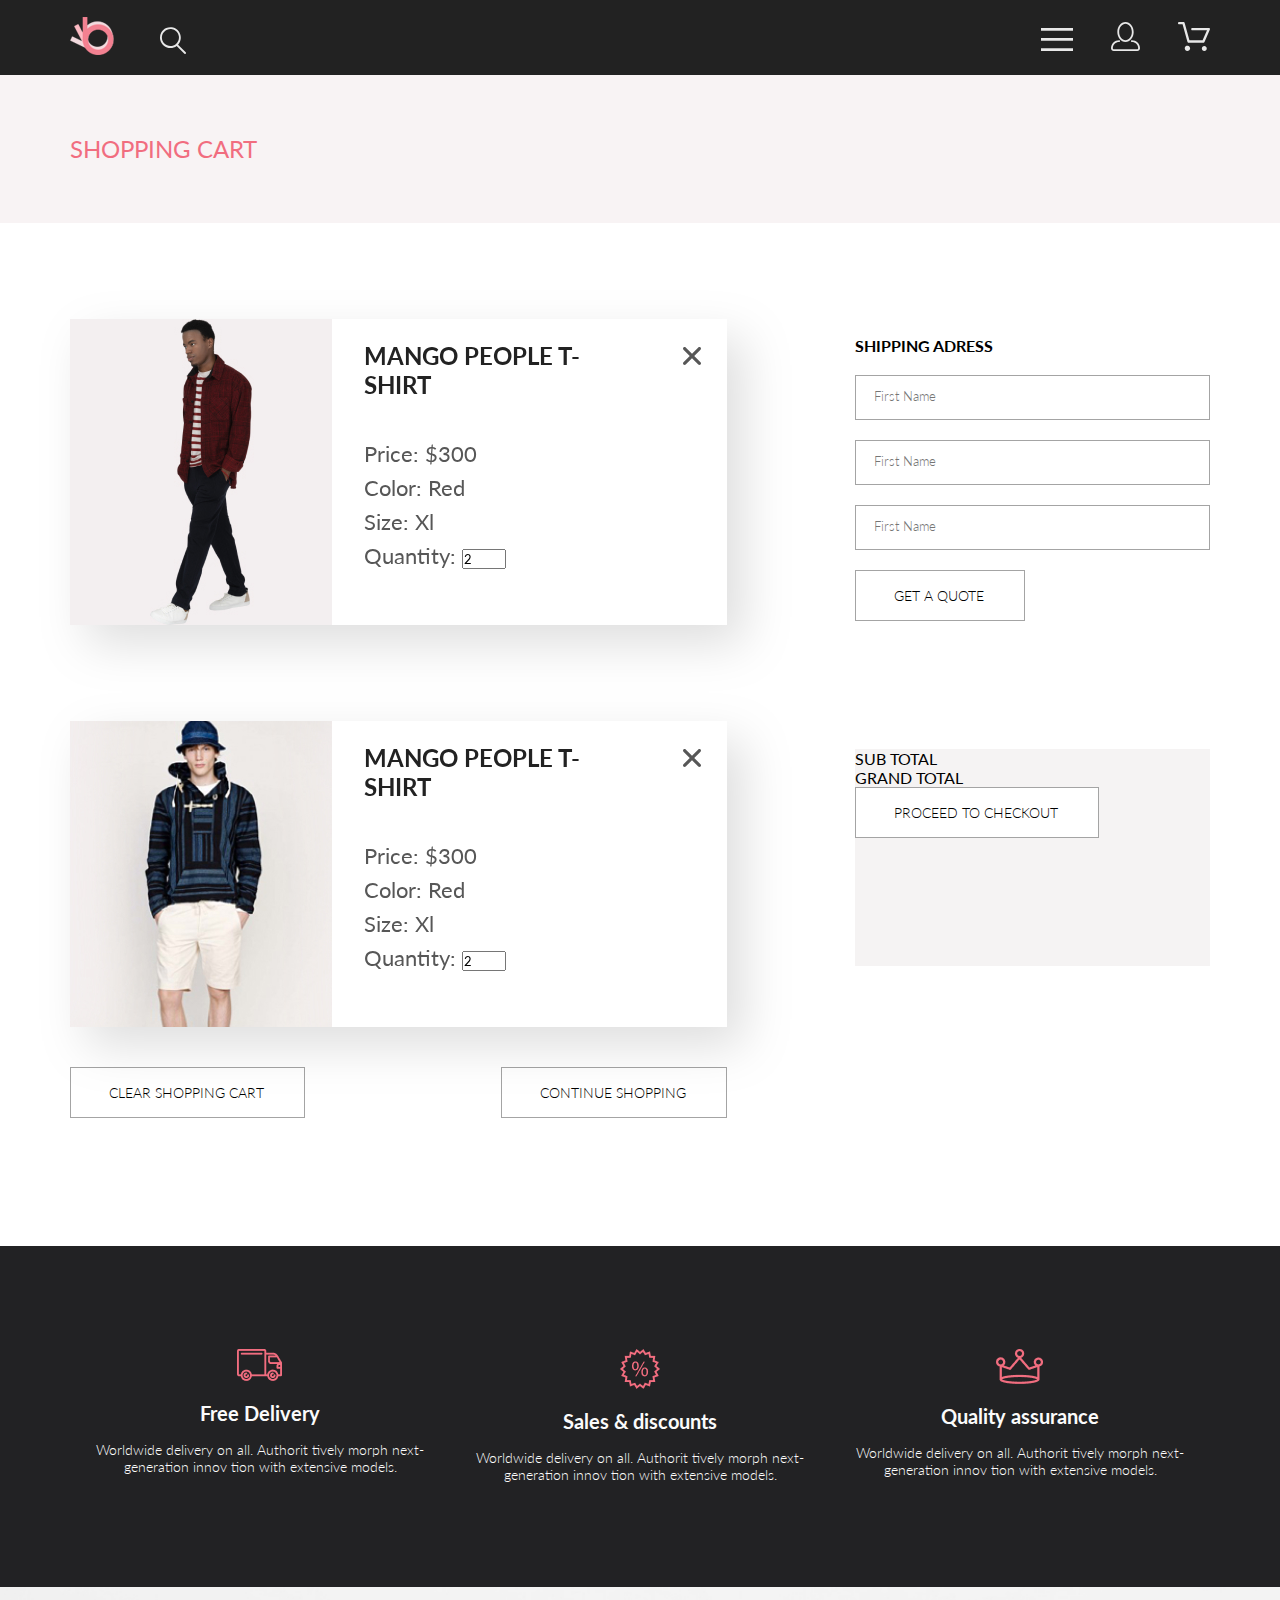
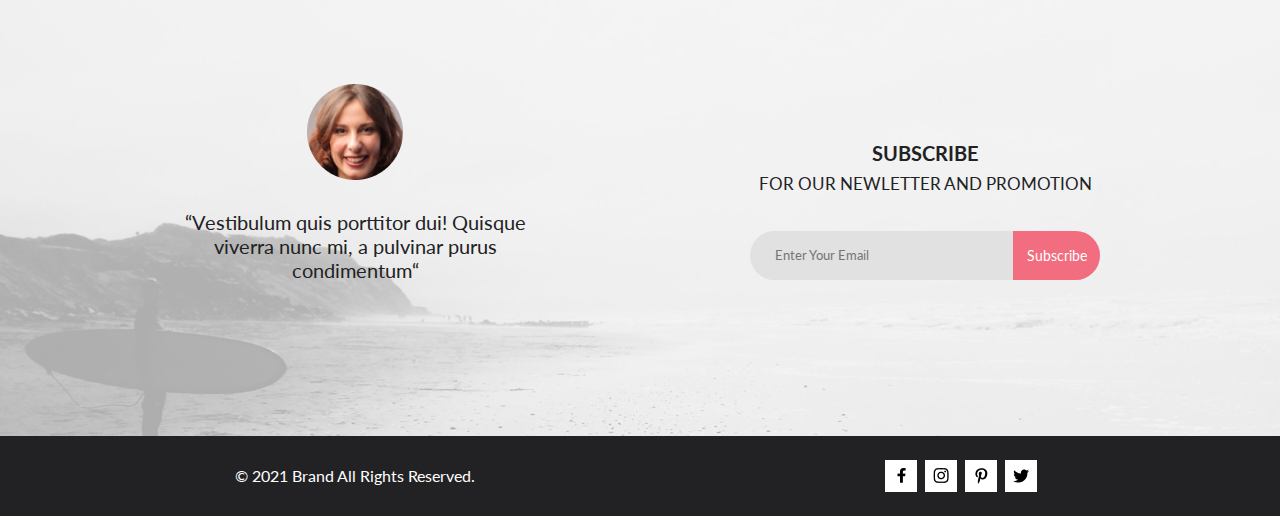
==== commit ae60dd5b: "Add file to branch lesson5" ====
--- a/cart.html
+++ b/cart.html
@@ -21,247 +21,73 @@
             <a href=""><img src="img/search.svg" alt="search"></a>
         </div>
         <div class="header-right">
-            <a href=""><img src="img/menu.svg" alt="menu"></a>
-            <a class="img-use" href=""><img src="img/use.svg" alt="account"></a>
-            <a href=""><img src="img/bay.svg" alt="bay"></a>
+            <a href="catalog.html"><img src="img/menu.svg" alt="menu"></a>
+            <a class="img-use" href="registration.html"><img src="img/use.svg" alt="account"></a>
+            <a href="cart.html"><img src="img/bay.svg" alt="bay"></a>
         </div>
     </header>
     <section class="navigation center">
         <div class="navigation_left">
-            <div class="info_new">NEW ARRIVALS </div>
+            <div class="info_cart">SHOPPING CART</div>
+        </div>        
+    </section>
+    <section class="cart_box center">
+        <div class="cart_box_left">
+            <div class="cart_card cart_card_mb">
+                <img class="cart_card__img" src="img/cart_img1.jpg" alt="photo">
+                <div class="cart_card__content">
+                    <h3 class="cart_card__h3">MANGO  PEOPLE  
+                        T-SHIRT</h3>
+                    <p class="cart_card__text">Price: $300</p>
+                    <p class="cart_card__text">Color: Red</p>
+                    <p class="cart_card__text">Size: Xl</p>
+                    <p class="cart_card__text">Quantity: <input type="number" min="1" max="5" value="2" ></p>  
+                </div>
+                <div class="cart_card__del">
+                    <svg  width="18" height="18" viewBox="0 0 18 18" fill="none" xmlns="http://www.w3.org/2000/svg">
+                        <path d="M11.2453 9L17.5302 2.71516C17.8285 2.41741 17.9962 2.01336 17.9966 1.59191C17.997 1.17045 17.8299 0.76611 17.5322 0.467833C17.2344 0.169555 16.8304 0.00177586 16.4089 0.00140366C15.9875 0.00103146 15.5831 0.168097 15.2848 0.465848L9 6.75069L2.71516 0.465848C2.41688 0.167571 2.01233 0 1.5905 0C1.16868 0 0.764125 0.167571 0.465848 0.465848C0.167571 0.764125 0 1.16868 0 1.5905C0 2.01233 0.167571 2.41688 0.465848 2.71516L6.75069 9L0.465848 15.2848C0.167571 15.5831 0 15.9877 0 16.4095C0 16.8313 0.167571 17.2359 0.465848 17.5342C0.764125 17.8324 1.16868 18 1.5905 18C2.01233 18 2.41688 17.8324 2.71516 17.5342L9 11.2493L15.2848 17.5342C15.5831 17.8324 15.9877 18 16.4095 18C16.8313 18 17.2359 17.8324 17.5342 17.5342C17.8324 17.2359 18 16.8313 18 16.4095C18 15.9877 17.8324 15.5831 17.5342 15.2848L11.2453 9Z" fill="#575757"/>
+                        </svg>  
+                </div>
+                                  
+            </div>
+            <div class="cart_card cart_card_mb">
+                <img class="cart_card__img" src="img/cart_img2.jpg" alt="photo">
+                <div class="cart_card__content">
+                    <h3 class="cart_card__h3">MANGO  PEOPLE  
+                        T-SHIRT</h3>
+                    <p class="cart_card__text">Price: $300</p>
+                    <p class="cart_card__text">Color: Red</p>
+                    <p class="cart_card__text">Size: Xl</p>
+                    <p class="cart_card__text">Quantity: <input type="number" min="1" max="5" value="2" ></p>  
+                </div>
+                <div class="cart_card__del">
+                    <svg  width="18" height="18" viewBox="0 0 18 18" fill="none" xmlns="http://www.w3.org/2000/svg">
+                        <path d="M11.2453 9L17.5302 2.71516C17.8285 2.41741 17.9962 2.01336 17.9966 1.59191C17.997 1.17045 17.8299 0.76611 17.5322 0.467833C17.2344 0.169555 16.8304 0.00177586 16.4089 0.00140366C15.9875 0.00103146 15.5831 0.168097 15.2848 0.465848L9 6.75069L2.71516 0.465848C2.41688 0.167571 2.01233 0 1.5905 0C1.16868 0 0.764125 0.167571 0.465848 0.465848C0.167571 0.764125 0 1.16868 0 1.5905C0 2.01233 0.167571 2.41688 0.465848 2.71516L6.75069 9L0.465848 15.2848C0.167571 15.5831 0 15.9877 0 16.4095C0 16.8313 0.167571 17.2359 0.465848 17.5342C0.764125 17.8324 1.16868 18 1.5905 18C2.01233 18 2.41688 17.8324 2.71516 17.5342L9 11.2493L15.2848 17.5342C15.5831 17.8324 15.9877 18 16.4095 18C16.8313 18 17.2359 17.8324 17.5342 17.5342C17.8324 17.2359 18 16.8313 18 16.4095C18 15.9877 17.8324 15.5831 17.5342 15.2848L11.2453 9Z" fill="#575757"/>
+                        </svg>  
+                </div>
+                                  
+            </div>
+            <div class="button">
+                <button class="button__bay" type="reset">CLEAR SHOPPING CART</button>
+                <button class="button__bay" type="submit">CONTINUE SHOPPING</button>                
+            </div>
+
         </div>
-        <div class="navigation_right">
-            <a class="nav_link" href="index.html">HOME</a>
-            <a class="nav_link" href="#">MEN</a>
-            <a class="nav_link" href="#">NEW ARRIVALS </a>
+        <div class="cart_box_right">
+            <div class="cart_right__address">
+                <h4 class="cart_rigth__h4">SHIPPING ADRESS</h4>
+                <input class="cart_right__intup" type="text" placeholder="First Name">
+                <input class="cart_right__intup" type="text" placeholder="First Name">
+                <input class="cart_right__intup" type="text" placeholder="First Name">
+                <button class="button__bay" type="reset">GET A QUOTE</button>
+            </div>
+            <div class="cart_right__total">
+                <p class="sub_total">SUB TOTAL </p>
+                <p class="grand_total">GRAND TOTAL</p>
+                <button class="button__bay" type="submit">PROCEED TO CHECKOUT</button>
+            </div>
+
         </div>
-    </section>
-    <section class="sort center">
-        <div class="sort_filter sort_filter_active">
-            <span class="sort_text">
-                FILTER <svg width="15" height="10" viewBox="0 0 15 10" fill="none" xmlns="http://www.w3.org/2000/svg">
-                    <path
-                        d="M0.833333 10H4.16667C4.625 10 5 9.625 5 9.16667C5 8.70833 4.625 8.33333 4.16667 8.33333H0.833333C0.375 8.33333 0 8.70833 0 9.16667C0 9.625 0.375 10 0.833333 10ZM0 0.833333C0 1.29167 0.375 1.66667 0.833333 1.66667H14.1667C14.625 1.66667 15 1.29167 15 0.833333C15 0.375 14.625 0 14.1667 0H0.833333C0.375 0 0 0.375 0 0.833333ZM0.833333 5.83333H9.16667C9.625 5.83333 10 5.45833 10 5C10 4.54167 9.625 4.16667 9.16667 4.16667H0.833333C0.375 4.16667 0 4.54167 0 5C0 5.45833 0.375 5.83333 0.833333 5.83333Z"
-                        fill="black" />
-                </svg>
-            </span>
-            <div class="sort_items">
-                <span class="sort_filt_activ">
-                    FILTER <svg width="15" height="10" viewBox="0 0 15 10" fill="none"
-                        xmlns="http://www.w3.org/2000/svg">
-                        <path
-                            d="M0.833333 10H4.16667C4.625 10 5 9.625 5 9.16667C5 8.70833 4.625 8.33333 4.16667 8.33333H0.833333C0.375 8.33333 0 8.70833 0 9.16667C0 9.625 0.375 10 0.833333 10ZM0 0.833333C0 1.29167 0.375 1.66667 0.833333 1.66667H14.1667C14.625 1.66667 15 1.29167 15 0.833333C15 0.375 14.625 0 14.1667 0H0.833333C0.375 0 0 0.375 0 0.833333ZM0.833333 5.83333H9.16667C9.625 5.83333 10 5.45833 10 5C10 4.54167 9.625 4.16667 9.16667 4.16667H0.833333C0.375 4.16667 0 4.54167 0 5C0 5.45833 0.375 5.83333 0.833333 5.83333Z"
-                            fill="#EF5B70" />
-                    </svg>
-                </span>
-                <details open>
-                    <summary class="sort_summary">
-                        <svg width="5" height="37" viewBox="0 0 5 37" fill="none" xmlns="http://www.w3.org/2000/svg">
-                            <path d="M5 0H0V37H5V0Z" fill="#EF5B70" />
-                        </svg>
-                        <h4 class="h4_sort_summary">CATEGORY</h4>
-                    </summary>
-                    <ul class="sort_ul">
-                        <li><a class="li_sort_ul" href="#">Accessories</a></li>
-                        <li><a class="li_sort_ul" href="#">Bags</a></li>
-                        <li><a class="li_sort_ul" href="#">Denim</a></li>
-                        <li><a class="li_sort_ul" href="#">Hoodies & Sweatshirts</a></li>
-                        <li><a class="li_sort_ul" href="#">Jackets & Coats</a></li>
-                        <li><a class="li_sort_ul" href="#">Polos</a></li>
-                        <li><a class="li_sort_ul" href="#">Shirts</a></li>
-                        <li><a class="li_sort_ul" href="#">Shoes</a></li>
-                        <li><a class="li_sort_ul" href="#">Sweaters & Knits</a></li>
-                        <li><a class="li_sort_ul" href="#">T-Shirts</a></li>
-                        <li><a class="li_sort_ul" href="#">Tanks</a></li>
-                    </ul>
-                </details>
-                <details>
-                    <summary class="sort_summary">
-                        <svg width="5" height="37" viewBox="0 0 5 37" fill="none" xmlns="http://www.w3.org/2000/svg">
-                            <path d="M5 0H0V37H5V0Z" fill="#EF5B70" />
-                        </svg>
-                        <h4 class="h4_sort_summary">BAND</h4>
-                    </summary>
-                    <ul class="sort_ul">
-                        <li><a class="li_sort_ul" href="#">Accessories</a></li>
-                        <li><a class="li_sort_ul" href="#">Bags</a></li>
-                        <li><a class="li_sort_ul" href="#">Denim</a></li>
-                        <li><a class="li_sort_ul" href="#">Hoodies & Sweatshirts</a></li>
-                        <li><a class="li_sort_ul" href="#">Jackets & Coats</a></li>
-                        <li><a class="li_sort_ul" href="#">Polos</a></li>
-                        <li><a class="li_sort_ul" href="#">Shirts</a></li>
-                        <li><a class="li_sort_ul" href="#">Shoes</a></li>
-                        <li><a class="li_sort_ul" href="#">Sweaters & Knits</a></li>
-                        <li><a class="li_sort_ul" href="#">T-Shirts</a></li>
-                        <li><a class="li_sort_ul" href="#">Tanks</a></li>
-                    </ul>
-                </details>
-                <details>
-                    <summary class="sort_summary">
-                        <svg width="5" height="37" viewBox="0 0 5 37" fill="none" xmlns="http://www.w3.org/2000/svg">
-                            <path d="M5 0H0V37H5V0Z" fill="#EF5B70" />
-                        </svg>
-                        <h4 class="h4_sort_summary">CATEGORY</h4>
-                    </summary>
-                    <ul class="sort_ul">
-                        <li><a class="li_sort_ul" href="#">Accessories</a></li>
-                        <li><a class="li_sort_ul" href="#">Bags</a></li>
-                        <li><a class="li_sort_ul" href="#">Denim</a></li>
-                        <li><a class="li_sort_ul" href="#">Hoodies & Sweatshirts</a></li>
-                        <li><a class="li_sort_ul" href="#">Jackets & Coats</a></li>
-                        <li><a class="li_sort_ul" href="#">Polos</a></li>
-                        <li><a class="li_sort_ul" href="#">Shirts</a></li>
-                        <li><a class="li_sort_ul" href="#">Shoes</a></li>
-                        <li><a class="li_sort_ul" href="#">Sweaters & Knits</a></li>
-                        <li><a class="li_sort_ul" href="#">T-Shirts</a></li>
-                        <li><a class="li_sort_ul" href="#">Tanks</a></li>
-                    </ul>
-                </details>
-            </div>
-        </div>
-
-        <div class="sort_parametr">
-            <details class="sort_open">
-                <summary class="sort_param">TRENDING NOW<svg width="11" height="6" viewBox="0 0 11 6" fill="none"
-                        xmlns="http://www.w3.org/2000/svg">
-                        <path
-                            d="M5.00214 5.00214C4.83521 5.00247 4.67343 4.94433 4.54488 4.83782L0.258102 1.2655C0.112196 1.14422 0.0204417 0.969958 0.00302325 0.781035C-0.0143952 0.592112 0.0439493 0.404007 0.165221 0.258101C0.286493 0.112196 0.460759 0.0204417 0.649682 0.00302327C0.838605 -0.0143952 1.02671 0.043949 1.17262 0.165221L5.00214 3.36602L8.83167 0.279536C8.90475 0.220188 8.98884 0.175869 9.0791 0.149125C9.16937 0.122382 9.26403 0.113741 9.35764 0.1237C9.45126 0.133659 9.54198 0.162021 9.6246 0.207156C9.70722 0.252292 9.7801 0.313311 9.83906 0.386705C9.90449 0.460167 9.95405 0.546351 9.98462 0.639855C10.0152 0.733359 10.0261 0.83217 10.0167 0.930097C10.0073 1.02802 9.97784 1.12296 9.93005 1.20895C9.88227 1.29494 9.81723 1.37013 9.73904 1.42982L5.45225 4.88068C5.32002 4.97036 5.16154 5.01312 5.00214 5.00214Z"
-                            fill="#6F6E6E" />
-                    </svg></summary>
-                <div class="sort_size">
-                    <label><input type="checkbox">XS</label>
-                    <label><input type="checkbox">S</label>
-                    <label><input type="checkbox">M</label>
-                    <label><input type="checkbox">L</label>
-                </div>
-            </details>
-            <details class="sort_open">
-                <summary class="sort_param">SIZE<svg width="11" height="6" viewBox="0 0 11 6" fill="none"
-                        xmlns="http://www.w3.org/2000/svg">
-                        <path
-                            d="M5.00214 5.00214C4.83521 5.00247 4.67343 4.94433 4.54488 4.83782L0.258102 1.2655C0.112196 1.14422 0.0204417 0.969958 0.00302325 0.781035C-0.0143952 0.592112 0.0439493 0.404007 0.165221 0.258101C0.286493 0.112196 0.460759 0.0204417 0.649682 0.00302327C0.838605 -0.0143952 1.02671 0.043949 1.17262 0.165221L5.00214 3.36602L8.83167 0.279536C8.90475 0.220188 8.98884 0.175869 9.0791 0.149125C9.16937 0.122382 9.26403 0.113741 9.35764 0.1237C9.45126 0.133659 9.54198 0.162021 9.6246 0.207156C9.70722 0.252292 9.7801 0.313311 9.83906 0.386705C9.90449 0.460167 9.95405 0.546351 9.98462 0.639855C10.0152 0.733359 10.0261 0.83217 10.0167 0.930097C10.0073 1.02802 9.97784 1.12296 9.93005 1.20895C9.88227 1.29494 9.81723 1.37013 9.73904 1.42982L5.45225 4.88068C5.32002 4.97036 5.16154 5.01312 5.00214 5.00214Z"
-                            fill="#6F6E6E" />
-                    </svg></summary>
-                <div class="sort_size">
-                    <label><input type="checkbox">XS</label>
-                    <label><input type="checkbox">S</label>
-                    <label><input type="checkbox">M</label>
-                    <label><input type="checkbox">L</label>
-                </div>
-            </details>
-            <details class="sort_open">
-                <summary class="sort_param">PRICE<svg width="11" height="6" viewBox="0 0 11 6" fill="none"
-                        xmlns="http://www.w3.org/2000/svg">
-                        <path
-                            d="M5.00214 5.00214C4.83521 5.00247 4.67343 4.94433 4.54488 4.83782L0.258102 1.2655C0.112196 1.14422 0.0204417 0.969958 0.00302325 0.781035C-0.0143952 0.592112 0.0439493 0.404007 0.165221 0.258101C0.286493 0.112196 0.460759 0.0204417 0.649682 0.00302327C0.838605 -0.0143952 1.02671 0.043949 1.17262 0.165221L5.00214 3.36602L8.83167 0.279536C8.90475 0.220188 8.98884 0.175869 9.0791 0.149125C9.16937 0.122382 9.26403 0.113741 9.35764 0.1237C9.45126 0.133659 9.54198 0.162021 9.6246 0.207156C9.70722 0.252292 9.7801 0.313311 9.83906 0.386705C9.90449 0.460167 9.95405 0.546351 9.98462 0.639855C10.0152 0.733359 10.0261 0.83217 10.0167 0.930097C10.0073 1.02802 9.97784 1.12296 9.93005 1.20895C9.88227 1.29494 9.81723 1.37013 9.73904 1.42982L5.45225 4.88068C5.32002 4.97036 5.16154 5.01312 5.00214 5.00214Z"
-                            fill="#6F6E6E" />
-                    </svg></summary>
-                <div class="sort_size">
-                    <label><input type="checkbox">XS</label>
-                    <label><input type="checkbox">S</label>
-                    <label><input type="checkbox">M</label>
-                    <label><input type="checkbox">L</label>
-                </div>
-            </details>
-        </div>
-    </section>
-    <section class="sale center">
-        <div class="container_top">
-            <div class="sale_card">
-                <a href="product.html">
-                    <img class="img_card" src="img/pict1.jpg" alt="sale">
-                </a>
-                <a class="add_to_cart" href="#"><img src="img/cart.svg" alt="cart">Add to Card</a>
-                <a href="product.html" class="sale_h4_card">ELLERY X M'O CAPSULE</a>
-                <p class="sale_p_card">Known for her sculptural takes on traditional tailoring, Australian arbiter of
-                    cool Kym Ellery teams up with Moda Operandi.</p>
-                <p class="sale_price">$52.00</p>
-            </div>
-            <div class="sale_card">
-                <a href="product.html">
-                    <img class="img_card" src="img/pict2.jpg" alt="sale">
-                </a>
-                <a class="add_to_cart" href="#"><img src="img/cart.svg" alt="cart">Add to Card</a>
-                <a href="product.html" class="sale_h4_card">ELLERY X M'O CAPSULE</a>
-                <p class="sale_p_card">Known for her sculptural takes on traditional tailoring, Australian arbiter of
-                    cool Kym Ellery teams up with Moda Operandi.</p>
-                <p class="sale_price">$52.00</p>
-            </div>
-            <div class="sale_card">
-                <a href="product.html">
-                    <img class="img_card" src="img/pict3.jpg" alt="sale">
-                </a>
-                <a class="add_to_cart" href="#"><img src="img/cart.svg" alt="cart">Add to Card</a>
-                <a href="product.html" class="sale_h4_card">ELLERY X M'O CAPSULE</a>
-                <p class="sale_p_card">Known for her sculptural takes on traditional tailoring, Australian arbiter of
-                    cool Kym Ellery teams up with Moda Operandi.</p>
-                <p class="sale_price">$52.00</p>
-            </div>
-            <div class="sale_card">
-                <a href="product.html">
-                    <img class="img_card" src="img/pict4.jpg" alt="sale">
-                </a>
-                <a class="add_to_cart" href="#"><img src="img/cart.svg" alt="cart">Add to Card</a>
-                <a href="product.html" class="sale_h4_card">ELLERY X M'O CAPSULE</a>
-                <p class="sale_p_card">Known for her sculptural takes on traditional tailoring, Australian arbiter of
-                    cool Kym Ellery teams up with Moda Operandi.</p>
-                <p class="sale_price">$52.00</p>
-            </div>
-            <div class="sale_card">
-                <a href="product.html">
-                    <img class="img_card" src="img/pict5.jpg" alt="sale">
-                </a>
-                <a class="add_to_cart" href="#"><img src="img/cart.svg" alt="cart">Add to Card</a>
-                <a href="product.html" class="sale_h4_card">ELLERY X M'O CAPSULE</a>
-                <p class="sale_p_card">Known for her sculptural takes on traditional tailoring, Australian arbiter of
-                    cool Kym Ellery teams up with Moda Operandi.</p>
-                <p class="sale_price">$52.00</p>
-            </div>
-            <div class="sale_card">
-                <a href="product.html">
-                    <img class="img_card" src="img/pict6.jpg" alt="sale">
-                </a>
-                <a class="add_to_cart" href="#"><img src="img/cart.svg" alt="cart">Add to Card</a>
-                <a href="product.html" class="sale_h4_card">ELLERY X M'O CAPSULE</a>
-                <p class="sale_p_card">Known for her sculptural takes on traditional tailoring, Australian arbiter of
-                    cool Kym Ellery teams up with Moda Operandi.</p>
-                <p class="sale_price">$52.00</p>
-            </div>
-            <div class="sale_card">
-                <a href="product.html">
-                    <img class="img_card" src="img/cat.jpg" alt="sale">
-                </a>
-                <a class="add_to_cart" href="#"><img src="img/cart.svg" alt="cart">Add to Card</a>
-                <a href="product.html" class="sale_h4_card">ELLERY X M'O CAPSULE</a>
-                <p class="sale_p_card">Known for her sculptural takes on traditional tailoring, Australian arbiter of
-                    cool Kym Ellery teams up with Moda Operandi.</p>
-                <p class="sale_price">$52.00</p>
-            </div>
-            <div class="sale_card">
-                <a href="product.html">
-                    <img class="img_card" src="img/cat1.jpg" alt="sale">
-                </a>
-                <a class="add_to_cart" href="#"><img src="img/cart.svg" alt="cart">Add to Card</a>
-                <a href="product.html" class="sale_h4_card">ELLERY X M'O CAPSULE</a>
-                <p class="sale_p_card">Known for her sculptural takes on traditional tailoring, Australian arbiter of
-                    cool Kym Ellery teams up with Moda Operandi.</p>
-                <p class="sale_price">$52.00</p>
-            </div>
-            <div class="sale_card">
-                <a href="product.html">
-                    <img class="img_card" src="img/cat2.jpg" alt="sale">
-                </a>
-                <a class="add_to_cart" href="#"><img src="img/cart.svg" alt="cart">Add to Card</a>
-                <a href="product.html" class="sale_h4_card">ELLERY X M'O CAPSULE</a>
-                <p class="sale_p_card">Known for her sculptural takes on traditional tailoring, Australian arbiter of
-                    cool Kym Ellery teams up with Moda Operandi.</p>
-                <p class="sale_price">$52.00</p>
-            </div>
-        </div>
-
-    </section>
-    <section class="product center">
-        <a href="product.html" class="all_product">Browse All Product</a>
     </section>
     <section class="box_info center">
         <div class="info">
--- a/style.css
+++ b/style.css
@@ -4,6 +4,14 @@
   -webkit-box-sizing: border-box;
           box-sizing: border-box;
   font-family: 'Lato', sans-serif;
+}
+
+body {
+  font-family: Lato;
+}
+
+button {
+  outline: none;
 }
 
 summary {
@@ -778,182 +786,113 @@
   padding-top: 128px;
 }
 
-.navigation {
-  display: -webkit-box;
-  display: -ms-flexbox;
-  display: flex;
-  -webkit-box-pack: justify;
-      -ms-flex-pack: justify;
-          justify-content: space-between;
-  background: #F8F3F4;
-}
-
-.navigation_left {
-  padding-top: 59px;
-}
-
-.navigation_right {
-  padding-top: 65px;
-  padding-bottom: 66px;
-  display: -webkit-box;
-  display: -ms-flexbox;
-  display: flex;
-}
-
-.nav_link {
-  text-decoration: none;
-  font-weight: 300;
-  font-size: 14px;
-  line-height: 17px;
-  color: #636363;
-}
-
-.nav_link:hover {
-  color: #F16D7F;
-}
-
-.nav_link:last-child {
-  color: #F16D7F;
-}
-
-.nav_link:not(:last-child)::after {
-  content: "/";
-  padding: 6px;
-}
-
-.info_new {
+.info_cart {
+  padding-bottom: 60px;
   text-decoration: none;
   font-size: 24px;
   line-height: 29px;
   color: #F16D7F;
 }
 
-/* sortirovka */
-.sort {
-  display: -webkit-box;
-  display: -ms-flexbox;
-  display: flex;
-  position: relative;
-  padding-top: 35px;
+.cart_box {
+  display: -webkit-box;
+  display: -ms-flexbox;
+  display: flex;
+}
+
+.cart_box_left {
+  width: 657px;
+}
+
+.cart_box_right {
+  width: 100%;
+  padding-left: 128px;
+  padding-top: 113px;
+}
+
+.cart_card {
+  background-color: #FFFFFF;
+  width: 657px;
+  margin-top: 96px;
+  display: -webkit-box;
+  display: -ms-flexbox;
+  display: flex;
+  -webkit-filter: drop-shadow(17px 19px 24px rgba(0, 0, 0, 0.13));
+          filter: drop-shadow(17px 19px 24px rgba(0, 0, 0, 0.13));
+}
+
+.cart_card_mb {
+  margin-bottom: 40px;
+}
+
+.cart_card__content {
+  padding-left: 32px;
+  padding-top: 22px;
+}
+
+.cart_card__h3 {
+  font-size: 24px;
+  line-height: 29px;
+  color: #222222;
+  width: 262px;
+  padding-bottom: 42px;
+}
+
+.cart_card__text {
+  font-size: 22px;
+  line-height: 26px;
+  color: #575757;
+  padding-bottom: 8px;
+}
+
+.cart_card__del {
+  padding-top: 28px;
+  display: -webkit-box;
+  display: -ms-flexbox;
+  display: flex;
+  padding-left: 57px;
+}
+
+.button {
+  display: -webkit-box;
+  display: -ms-flexbox;
+  display: flex;
+  -webkit-box-pack: justify;
+      -ms-flex-pack: justify;
+          justify-content: space-between;
+}
+
+.button__bay {
+  font-weight: 300;
+  font-size: 14px;
+  line-height: 17px;
+  color: #000000;
+  background: #FFFFFF;
+  padding: 16px 40px 16px 38px;
+  border: 1px solid #A4A4A4;
+  margin-bottom: 128px;
+}
+
+.cart_rigth__h4 {
+  padding-bottom: 20px;
+}
+
+.cart_right__intup {
+  width: 100%;
+  height: 45px;
+  padding-left: 18px;
+  padding-top: 12px;
   padding-bottom: 16px;
-}
-
-.sort_parametr {
-  margin-left: calc(33.33333% + 16px);
-  display: -webkit-box;
-  display: -ms-flexbox;
-  display: flex;
-  padding-top: 16px;
-}
-
-.sort_items {
-  display: none;
-}
-
-.sort_filter_active:hover .sort_items {
-  display: block;
-}
-
-.sort_text {
-  padding-top: 16px;
-  position: absolute;
-  padding-left: 16px;
-  font-weight: 600;
-  font-size: 14px;
-  line-height: 17px;
-  color: #000000;
-  font-family: Lato;
-}
-
-.sort_filter_active:hover .sort_text {
-  display: none;
-}
-
-.sort_filt_activ {
-  color: #EF5B70;
-  font-weight: 600;
-  font-size: 14px;
-  line-height: 17px;
-}
-
-.sort_summary {
-  margin-left: 16px;
-  margin-top: 24px;
-  display: -webkit-box;
-  display: -ms-flexbox;
-  display: flex;
-  -webkit-box-align: center;
-      -ms-flex-align: center;
-          align-items: center;
-  background-image: url(img/slash.svg);
-  background-position: bottom;
-  background-repeat: no-repeat;
-}
-
-.h4_sort_summary {
-  padding-left: 8px;
-  font-size: 14px;
-  line-height: 17px;
-  color: #EF5B70;
-  cursor: pointer;
-}
-
-.sort_filter_active:hover {
-  width: 360px;
-  background: #FFFFFF;
-  -webkit-box-shadow: 6px 4px 35px rgba(0, 0, 0, 0.21);
-          box-shadow: 6px 4px 35px rgba(0, 0, 0, 0.21);
-  padding: 16px;
-  -webkit-box-sizing: border-box;
-          box-sizing: border-box;
-  position: absolute;
-  z-index: 1;
-}
-
-.sort_ul {
-  padding-top: 12px;
-  list-style-type: none;
-  padding-left: 30px;
-  font-size: 14px;
-  line-height: 17px;
-  color: #6F6E6E;
-}
-
-.li_sort_ul {
-  padding-top: 12px;
-  display: block;
-  text-decoration: none;
-  font-size: 14px;
-  line-height: 17px;
-  color: #6F6E6E;
-}
-
-.li_sort_ul:hover {
-  color: #EF5B70;
-}
-
-.sort_size {
-  background: #FFFFFF;
-  -webkit-box-shadow: 6px 4px 35px rgba(0, 0, 0, 0.21);
-          box-shadow: 6px 4px 35px rgba(0, 0, 0, 0.21);
-  padding: 8px 30px 8px 8px;
-  display: -webkit-box;
-  display: -ms-flexbox;
-  display: flex;
-  -webkit-box-orient: vertical;
-  -webkit-box-direction: normal;
-      -ms-flex-direction: column;
-          flex-direction: column;
-  position: absolute;
-  top: 24px;
-  left: 0px;
-  z-index: 1;
-}
-
-.sort_open {
-  position: relative;
-  padding-right: 32px;
-  cursor: pointer;
+  font-weight: 300;
+  font-size: 13px;
+  line-height: 16px;
+  color: #B1B1B1;
+  margin-bottom: 20px;
+  border: 1px solid #A4A4A4;
+}
+
+.cart_right__total {
+  background-color: #F5F3F3;
 }
 
 .join {
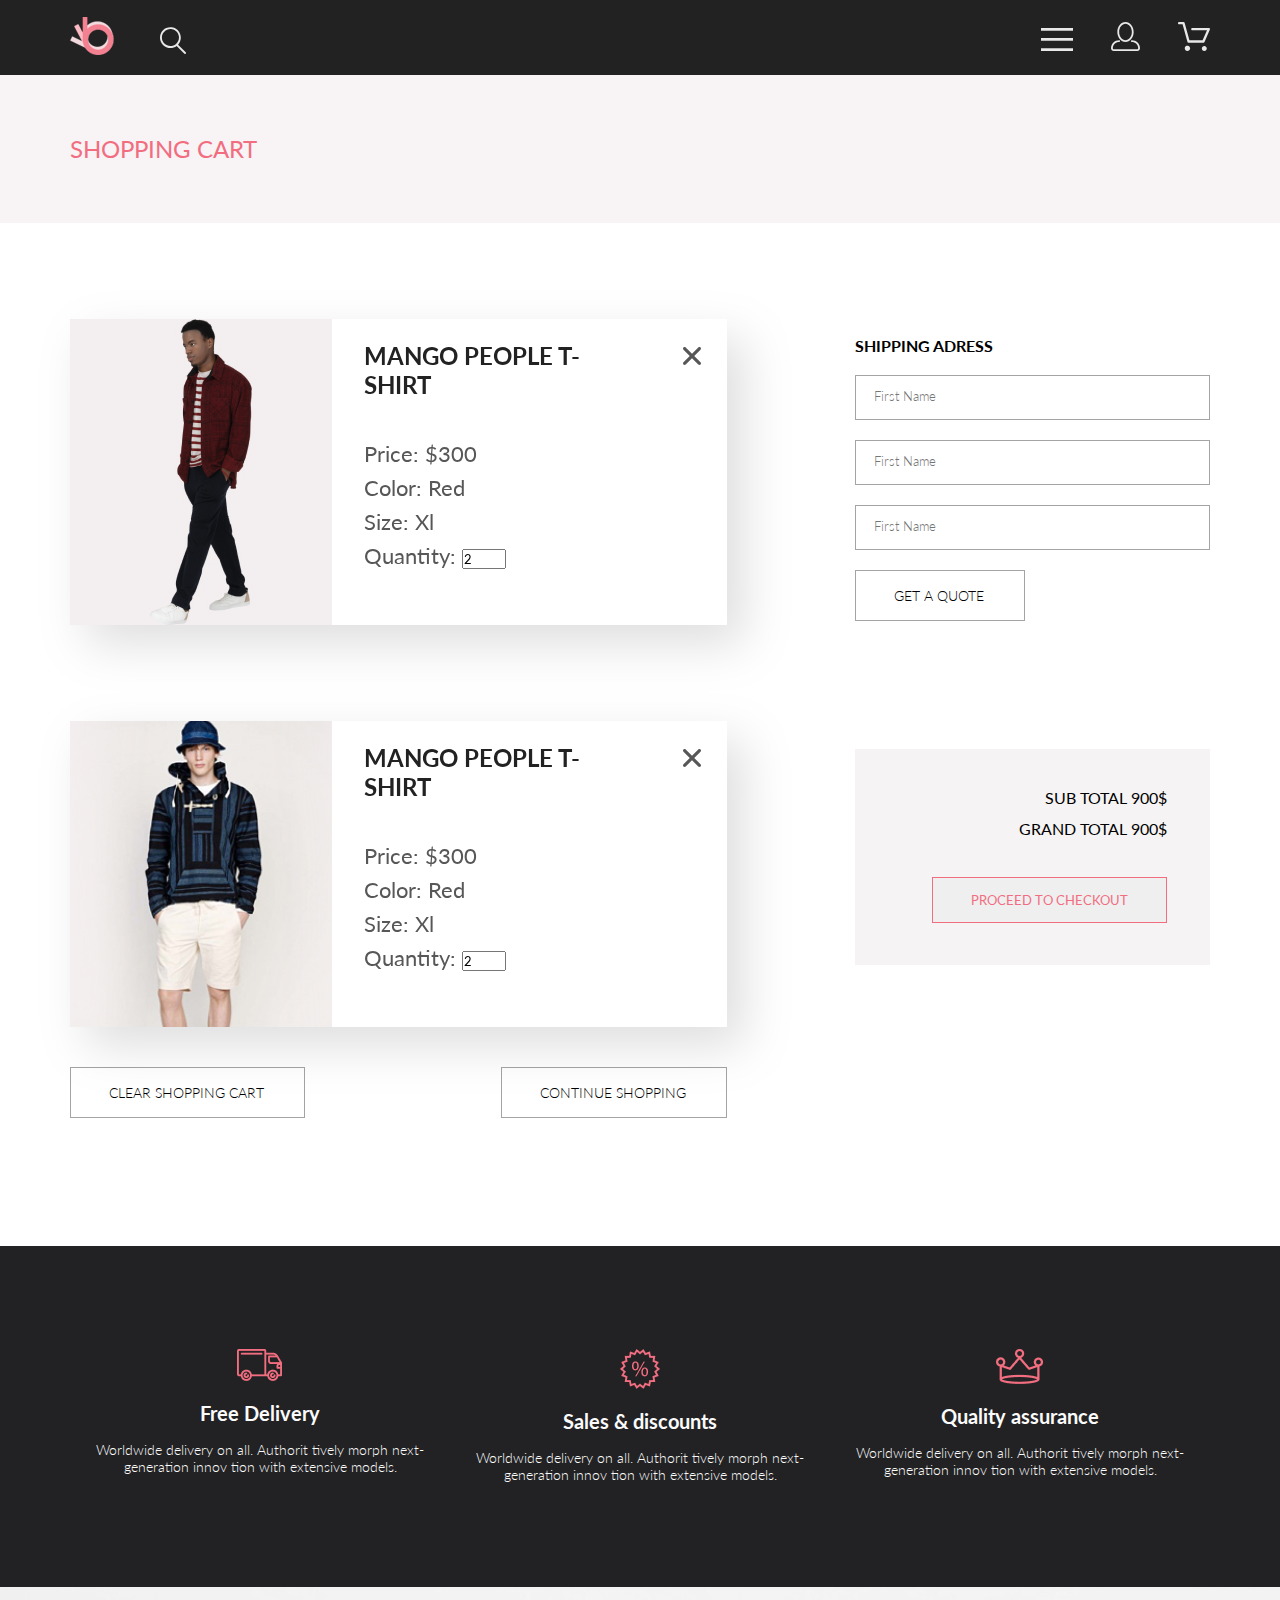
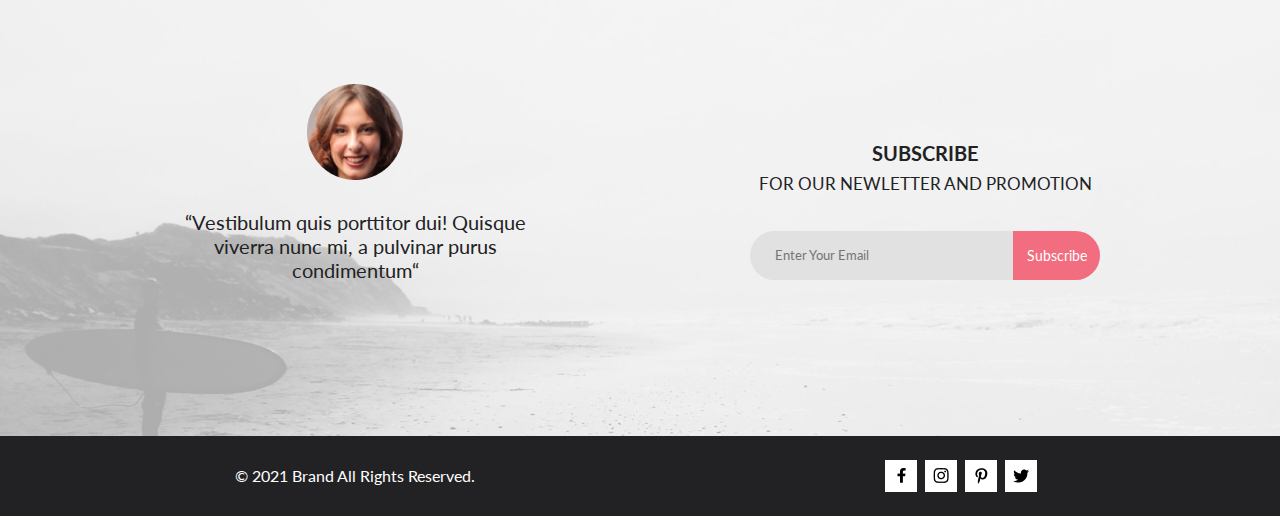
==== commit 437b8bd0: "add file to lesson6" ====
--- a/cart.html
+++ b/cart.html
@@ -82,9 +82,9 @@
                 <button class="button__bay" type="reset">GET A QUOTE</button>
             </div>
             <div class="cart_right__total">
-                <p class="sub_total">SUB TOTAL </p>
-                <p class="grand_total">GRAND TOTAL</p>
-                <button class="button__bay" type="submit">PROCEED TO CHECKOUT</button>
+                <p class="sub_total">SUB TOTAL 900$</p>
+                <p class="grand_total">GRAND TOTAL 900$</p>
+                <button class="button__proceed" type="submit">PROCEED TO CHECKOUT</button>
             </div>
 
         </div>
--- a/style.css
+++ b/style.css
@@ -135,7 +135,7 @@
 
 .catalog_big {
   width: 100%;
-  padding-top: 30px;
+  padding-top: 32px;
 }
 
 .catalog_p {
@@ -502,6 +502,146 @@
   background-color: white;
 }
 
+@media (max-width: 768px) {
+  .box_info {
+    -webkit-box-orient: vertical;
+    -webkit-box-direction: normal;
+        -ms-flex-direction: column;
+            flex-direction: column;
+  }
+  .info_p {
+    max-width: 360px;
+    padding-bottom: 48px;
+  }
+  .sub_box {
+    -webkit-box-pack: center;
+        -ms-flex-pack: center;
+            justify-content: center;
+    -webkit-box-orient: vertical;
+    -webkit-box-direction: normal;
+        -ms-flex-direction: column;
+            flex-direction: column;
+    -webkit-box-align: center;
+        -ms-flex-align: center;
+            align-items: center;
+  }
+  .sub_left {
+    padding-top: 53px;
+    padding-bottom: 48px;
+  }
+  .h4_sub {
+    padding-top: 0px;
+  }
+  .media {
+    padding-right: 32px;
+  }
+  .all_rights {
+    padding-left: 32px;
+  }
+}
+
+@media (max-width: 375px) {
+  .img-use {
+    display: none;
+  }
+  .img_cart {
+    display: none;
+  }
+  .img_catalog {
+    padding-right: 16px;
+  }
+  .img-logo {
+    padding-left: 16px;
+  }
+  .promo_left {
+    display: none;
+  }
+  .promo {
+    background-color: #F1E4E6;
+    padding-top: 148px;
+    padding-bottom: 148px;
+  }
+  .promo_right {
+    width: 100%;
+    display: -webkit-box;
+    display: -ms-flexbox;
+    display: flex;
+    -webkit-box-pack: center;
+        -ms-flex-pack: center;
+            justify-content: center;
+    padding-left: 0px;
+  }
+  .top_catalog {
+    display: -webkit-box;
+    display: -ms-flexbox;
+    display: flex;
+    -webkit-box-orient: vertical;
+    -webkit-box-direction: normal;
+        -ms-flex-direction: column;
+            flex-direction: column;
+    -webkit-box-align: center;
+        -ms-flex-align: center;
+            align-items: center;
+    -webkit-box-pack: center;
+        -ms-flex-pack: center;
+            justify-content: center;
+  }
+  .catalog_list {
+    position: relative;
+    padding-left: 16px;
+    padding-right: 16px;
+  }
+  .catalog_list:not(:last-child) {
+    margin-right: 0px;
+  }
+  .catalog_big {
+    padding-left: 16px;
+    padding-right: 16px;
+    width: 100%;
+    height: 111px;
+  }
+  .text_center {
+    padding-top: 64px;
+  }
+  .h4_center {
+    font-size: 30px;
+    line-height: 36px;
+    color: #222222;
+  }
+  .p_center {
+    text-align: center;
+    font-size: 14px;
+    line-height: 17px;
+    color: #9F9F9F;
+    padding-left: 16px;
+    padding-right: 16px;
+  }
+  .sub_right {
+    width: 100%;
+    padding-left: 16px;
+    padding-right: 16px;
+  }
+  .sub_left {
+    width: 100%;
+    padding-left: 16px;
+    padding-right: 16px;
+  }
+  .all_rights {
+    padding: 0px 0px 8px 0px;
+  }
+  .media {
+    padding-top: 43px;
+    padding-right: 16px;
+    padding-bottom: 40px;
+  }
+  .footer {
+    -webkit-box-orient: vertical;
+    -webkit-box-direction: reverse;
+        -ms-flex-direction: column-reverse;
+            flex-direction: column-reverse;
+  }
+}
+
 /* catalog */
 .navigation {
   display: -webkit-box;
@@ -871,6 +1011,23 @@
   padding: 16px 40px 16px 38px;
   border: 1px solid #A4A4A4;
   margin-bottom: 128px;
+  cursor: pointer;
+}
+
+.button__proceed {
+  margin-left: 43px;
+  margin-top: 39px;
+  margin-bottom: 42px;
+  border: 1px solid #EAEAEA;
+  padding: 14px 38px;
+  color: #F16D7F;
+  border: 1px solid #F16D7F;
+  text-decoration: none;
+}
+
+.button__proceed:hover {
+  background-color: #e05c6e;
+  color: white;
 }
 
 .cart_rigth__h4 {
@@ -892,7 +1049,17 @@
 }
 
 .cart_right__total {
+  text-align: right;
   background-color: #F5F3F3;
+  padding-right: 43px;
+}
+
+.sub_total {
+  padding-top: 39px;
+}
+
+.grand_total {
+  padding-top: 12px;
 }
 
 .join {
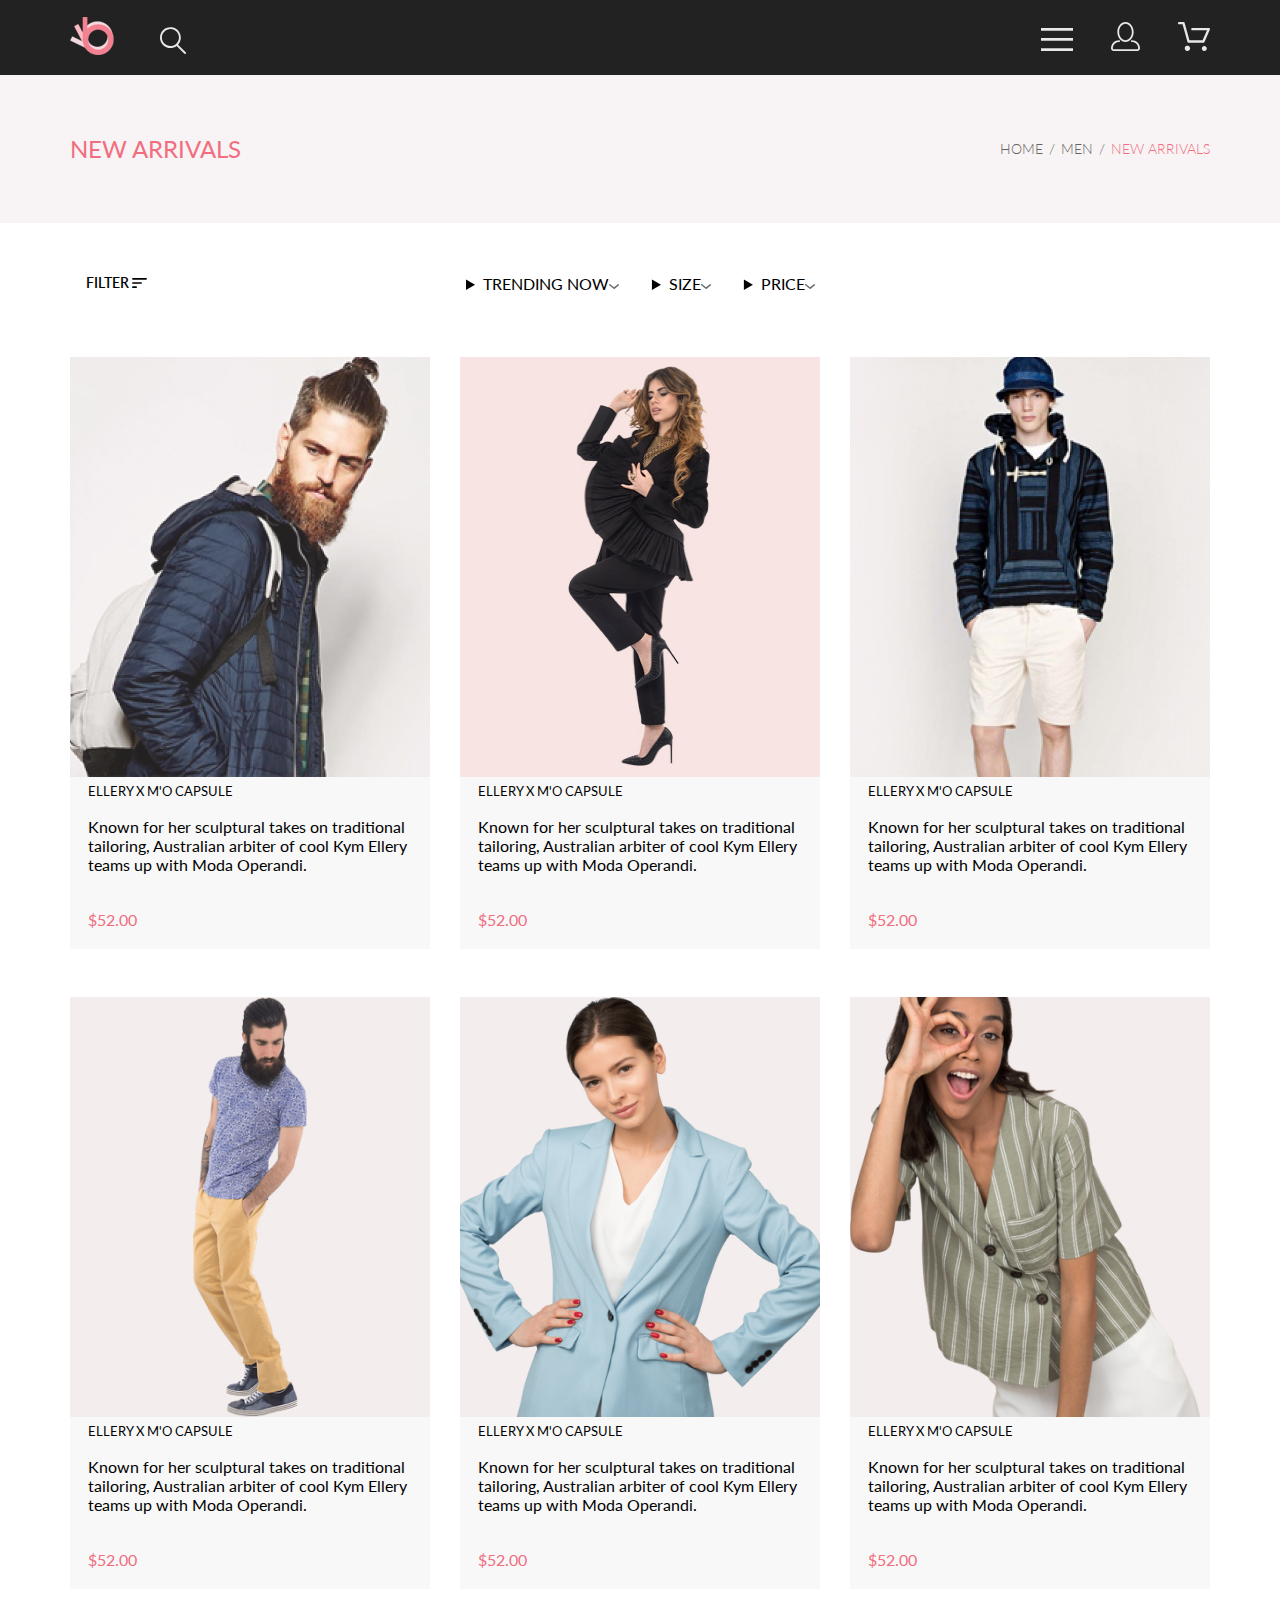
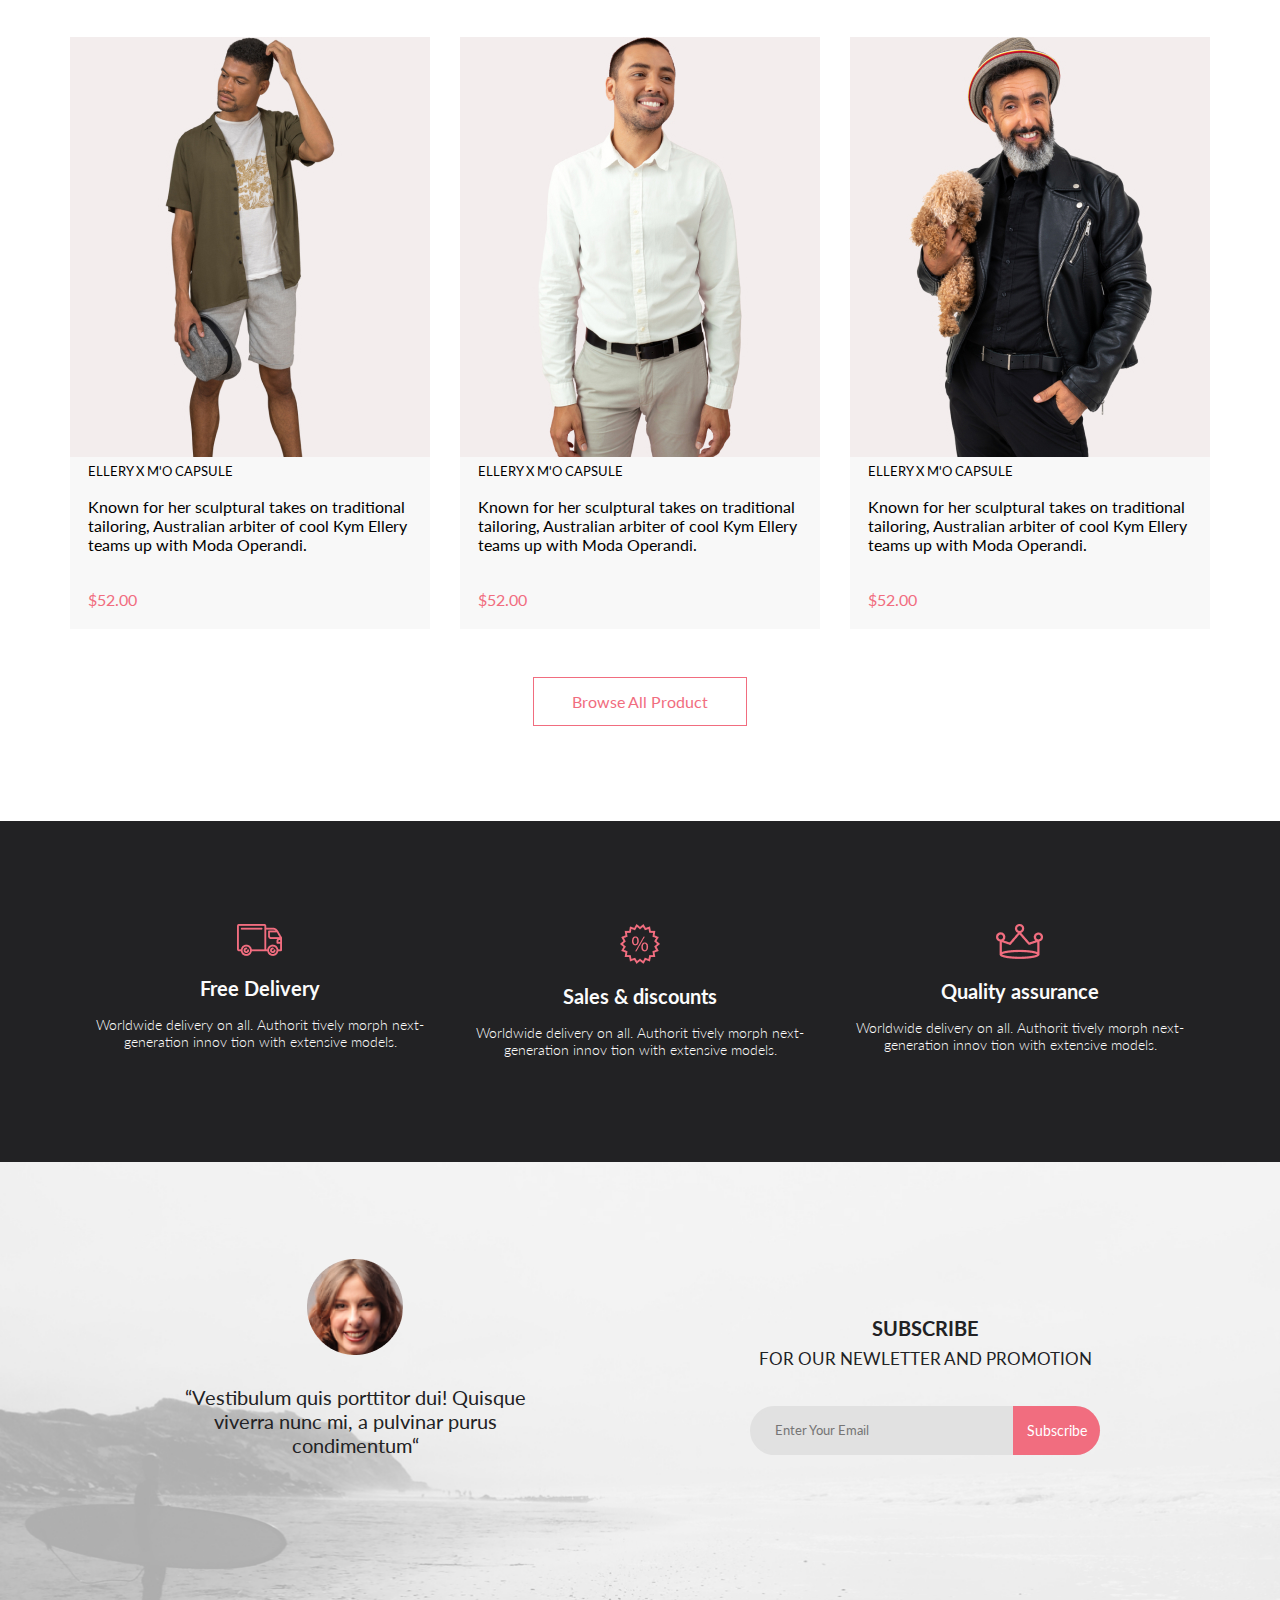
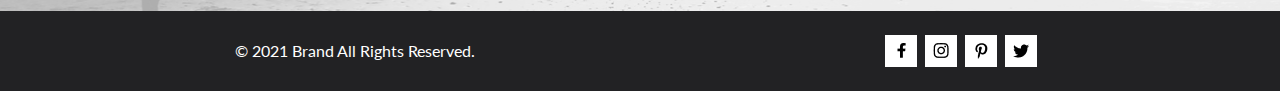
==== commit b21c7192: "Merge pull request #4 from KrivoginIlya/lesson4" ====
--- a/cart.html
+++ b/cart.html
@@ -21,73 +21,247 @@
             <a href=""><img src="img/search.svg" alt="search"></a>
         </div>
         <div class="header-right">
-            <a href="catalog.html"><img src="img/menu.svg" alt="menu"></a>
-            <a class="img-use" href="registration.html"><img src="img/use.svg" alt="account"></a>
-            <a href="cart.html"><img src="img/bay.svg" alt="bay"></a>
+            <a href=""><img src="img/menu.svg" alt="menu"></a>
+            <a class="img-use" href=""><img src="img/use.svg" alt="account"></a>
+            <a href=""><img src="img/bay.svg" alt="bay"></a>
         </div>
     </header>
     <section class="navigation center">
         <div class="navigation_left">
-            <div class="info_cart">SHOPPING CART</div>
-        </div>        
-    </section>
-    <section class="cart_box center">
-        <div class="cart_box_left">
-            <div class="cart_card cart_card_mb">
-                <img class="cart_card__img" src="img/cart_img1.jpg" alt="photo">
-                <div class="cart_card__content">
-                    <h3 class="cart_card__h3">MANGO  PEOPLE  
-                        T-SHIRT</h3>
-                    <p class="cart_card__text">Price: $300</p>
-                    <p class="cart_card__text">Color: Red</p>
-                    <p class="cart_card__text">Size: Xl</p>
-                    <p class="cart_card__text">Quantity: <input type="number" min="1" max="5" value="2" ></p>  
+            <div class="info_new">NEW ARRIVALS </div>
+        </div>
+        <div class="navigation_right">
+            <a class="nav_link" href="index.html">HOME</a>
+            <a class="nav_link" href="#">MEN</a>
+            <a class="nav_link" href="#">NEW ARRIVALS </a>
+        </div>
+    </section>
+    <section class="sort center">
+        <div class="sort_filter sort_filter_active">
+            <span class="sort_text">
+                FILTER <svg width="15" height="10" viewBox="0 0 15 10" fill="none" xmlns="http://www.w3.org/2000/svg">
+                    <path
+                        d="M0.833333 10H4.16667C4.625 10 5 9.625 5 9.16667C5 8.70833 4.625 8.33333 4.16667 8.33333H0.833333C0.375 8.33333 0 8.70833 0 9.16667C0 9.625 0.375 10 0.833333 10ZM0 0.833333C0 1.29167 0.375 1.66667 0.833333 1.66667H14.1667C14.625 1.66667 15 1.29167 15 0.833333C15 0.375 14.625 0 14.1667 0H0.833333C0.375 0 0 0.375 0 0.833333ZM0.833333 5.83333H9.16667C9.625 5.83333 10 5.45833 10 5C10 4.54167 9.625 4.16667 9.16667 4.16667H0.833333C0.375 4.16667 0 4.54167 0 5C0 5.45833 0.375 5.83333 0.833333 5.83333Z"
+                        fill="black" />
+                </svg>
+            </span>
+            <div class="sort_items">
+                <span class="sort_filt_activ">
+                    FILTER <svg width="15" height="10" viewBox="0 0 15 10" fill="none"
+                        xmlns="http://www.w3.org/2000/svg">
+                        <path
+                            d="M0.833333 10H4.16667C4.625 10 5 9.625 5 9.16667C5 8.70833 4.625 8.33333 4.16667 8.33333H0.833333C0.375 8.33333 0 8.70833 0 9.16667C0 9.625 0.375 10 0.833333 10ZM0 0.833333C0 1.29167 0.375 1.66667 0.833333 1.66667H14.1667C14.625 1.66667 15 1.29167 15 0.833333C15 0.375 14.625 0 14.1667 0H0.833333C0.375 0 0 0.375 0 0.833333ZM0.833333 5.83333H9.16667C9.625 5.83333 10 5.45833 10 5C10 4.54167 9.625 4.16667 9.16667 4.16667H0.833333C0.375 4.16667 0 4.54167 0 5C0 5.45833 0.375 5.83333 0.833333 5.83333Z"
+                            fill="#EF5B70" />
+                    </svg>
+                </span>
+                <details open>
+                    <summary class="sort_summary">
+                        <svg width="5" height="37" viewBox="0 0 5 37" fill="none" xmlns="http://www.w3.org/2000/svg">
+                            <path d="M5 0H0V37H5V0Z" fill="#EF5B70" />
+                        </svg>
+                        <h4 class="h4_sort_summary">CATEGORY</h4>
+                    </summary>
+                    <ul class="sort_ul">
+                        <li><a class="li_sort_ul" href="#">Accessories</a></li>
+                        <li><a class="li_sort_ul" href="#">Bags</a></li>
+                        <li><a class="li_sort_ul" href="#">Denim</a></li>
+                        <li><a class="li_sort_ul" href="#">Hoodies & Sweatshirts</a></li>
+                        <li><a class="li_sort_ul" href="#">Jackets & Coats</a></li>
+                        <li><a class="li_sort_ul" href="#">Polos</a></li>
+                        <li><a class="li_sort_ul" href="#">Shirts</a></li>
+                        <li><a class="li_sort_ul" href="#">Shoes</a></li>
+                        <li><a class="li_sort_ul" href="#">Sweaters & Knits</a></li>
+                        <li><a class="li_sort_ul" href="#">T-Shirts</a></li>
+                        <li><a class="li_sort_ul" href="#">Tanks</a></li>
+                    </ul>
+                </details>
+                <details>
+                    <summary class="sort_summary">
+                        <svg width="5" height="37" viewBox="0 0 5 37" fill="none" xmlns="http://www.w3.org/2000/svg">
+                            <path d="M5 0H0V37H5V0Z" fill="#EF5B70" />
+                        </svg>
+                        <h4 class="h4_sort_summary">BAND</h4>
+                    </summary>
+                    <ul class="sort_ul">
+                        <li><a class="li_sort_ul" href="#">Accessories</a></li>
+                        <li><a class="li_sort_ul" href="#">Bags</a></li>
+                        <li><a class="li_sort_ul" href="#">Denim</a></li>
+                        <li><a class="li_sort_ul" href="#">Hoodies & Sweatshirts</a></li>
+                        <li><a class="li_sort_ul" href="#">Jackets & Coats</a></li>
+                        <li><a class="li_sort_ul" href="#">Polos</a></li>
+                        <li><a class="li_sort_ul" href="#">Shirts</a></li>
+                        <li><a class="li_sort_ul" href="#">Shoes</a></li>
+                        <li><a class="li_sort_ul" href="#">Sweaters & Knits</a></li>
+                        <li><a class="li_sort_ul" href="#">T-Shirts</a></li>
+                        <li><a class="li_sort_ul" href="#">Tanks</a></li>
+                    </ul>
+                </details>
+                <details>
+                    <summary class="sort_summary">
+                        <svg width="5" height="37" viewBox="0 0 5 37" fill="none" xmlns="http://www.w3.org/2000/svg">
+                            <path d="M5 0H0V37H5V0Z" fill="#EF5B70" />
+                        </svg>
+                        <h4 class="h4_sort_summary">CATEGORY</h4>
+                    </summary>
+                    <ul class="sort_ul">
+                        <li><a class="li_sort_ul" href="#">Accessories</a></li>
+                        <li><a class="li_sort_ul" href="#">Bags</a></li>
+                        <li><a class="li_sort_ul" href="#">Denim</a></li>
+                        <li><a class="li_sort_ul" href="#">Hoodies & Sweatshirts</a></li>
+                        <li><a class="li_sort_ul" href="#">Jackets & Coats</a></li>
+                        <li><a class="li_sort_ul" href="#">Polos</a></li>
+                        <li><a class="li_sort_ul" href="#">Shirts</a></li>
+                        <li><a class="li_sort_ul" href="#">Shoes</a></li>
+                        <li><a class="li_sort_ul" href="#">Sweaters & Knits</a></li>
+                        <li><a class="li_sort_ul" href="#">T-Shirts</a></li>
+                        <li><a class="li_sort_ul" href="#">Tanks</a></li>
+                    </ul>
+                </details>
+            </div>
+        </div>
+
+        <div class="sort_parametr">
+            <details class="sort_open">
+                <summary class="sort_param">TRENDING NOW<svg width="11" height="6" viewBox="0 0 11 6" fill="none"
+                        xmlns="http://www.w3.org/2000/svg">
+                        <path
+                            d="M5.00214 5.00214C4.83521 5.00247 4.67343 4.94433 4.54488 4.83782L0.258102 1.2655C0.112196 1.14422 0.0204417 0.969958 0.00302325 0.781035C-0.0143952 0.592112 0.0439493 0.404007 0.165221 0.258101C0.286493 0.112196 0.460759 0.0204417 0.649682 0.00302327C0.838605 -0.0143952 1.02671 0.043949 1.17262 0.165221L5.00214 3.36602L8.83167 0.279536C8.90475 0.220188 8.98884 0.175869 9.0791 0.149125C9.16937 0.122382 9.26403 0.113741 9.35764 0.1237C9.45126 0.133659 9.54198 0.162021 9.6246 0.207156C9.70722 0.252292 9.7801 0.313311 9.83906 0.386705C9.90449 0.460167 9.95405 0.546351 9.98462 0.639855C10.0152 0.733359 10.0261 0.83217 10.0167 0.930097C10.0073 1.02802 9.97784 1.12296 9.93005 1.20895C9.88227 1.29494 9.81723 1.37013 9.73904 1.42982L5.45225 4.88068C5.32002 4.97036 5.16154 5.01312 5.00214 5.00214Z"
+                            fill="#6F6E6E" />
+                    </svg></summary>
+                <div class="sort_size">
+                    <label><input type="checkbox">XS</label>
+                    <label><input type="checkbox">S</label>
+                    <label><input type="checkbox">M</label>
+                    <label><input type="checkbox">L</label>
                 </div>
-                <div class="cart_card__del">
-                    <svg  width="18" height="18" viewBox="0 0 18 18" fill="none" xmlns="http://www.w3.org/2000/svg">
-                        <path d="M11.2453 9L17.5302 2.71516C17.8285 2.41741 17.9962 2.01336 17.9966 1.59191C17.997 1.17045 17.8299 0.76611 17.5322 0.467833C17.2344 0.169555 16.8304 0.00177586 16.4089 0.00140366C15.9875 0.00103146 15.5831 0.168097 15.2848 0.465848L9 6.75069L2.71516 0.465848C2.41688 0.167571 2.01233 0 1.5905 0C1.16868 0 0.764125 0.167571 0.465848 0.465848C0.167571 0.764125 0 1.16868 0 1.5905C0 2.01233 0.167571 2.41688 0.465848 2.71516L6.75069 9L0.465848 15.2848C0.167571 15.5831 0 15.9877 0 16.4095C0 16.8313 0.167571 17.2359 0.465848 17.5342C0.764125 17.8324 1.16868 18 1.5905 18C2.01233 18 2.41688 17.8324 2.71516 17.5342L9 11.2493L15.2848 17.5342C15.5831 17.8324 15.9877 18 16.4095 18C16.8313 18 17.2359 17.8324 17.5342 17.5342C17.8324 17.2359 18 16.8313 18 16.4095C18 15.9877 17.8324 15.5831 17.5342 15.2848L11.2453 9Z" fill="#575757"/>
-                        </svg>  
+            </details>
+            <details class="sort_open">
+                <summary class="sort_param">SIZE<svg width="11" height="6" viewBox="0 0 11 6" fill="none"
+                        xmlns="http://www.w3.org/2000/svg">
+                        <path
+                            d="M5.00214 5.00214C4.83521 5.00247 4.67343 4.94433 4.54488 4.83782L0.258102 1.2655C0.112196 1.14422 0.0204417 0.969958 0.00302325 0.781035C-0.0143952 0.592112 0.0439493 0.404007 0.165221 0.258101C0.286493 0.112196 0.460759 0.0204417 0.649682 0.00302327C0.838605 -0.0143952 1.02671 0.043949 1.17262 0.165221L5.00214 3.36602L8.83167 0.279536C8.90475 0.220188 8.98884 0.175869 9.0791 0.149125C9.16937 0.122382 9.26403 0.113741 9.35764 0.1237C9.45126 0.133659 9.54198 0.162021 9.6246 0.207156C9.70722 0.252292 9.7801 0.313311 9.83906 0.386705C9.90449 0.460167 9.95405 0.546351 9.98462 0.639855C10.0152 0.733359 10.0261 0.83217 10.0167 0.930097C10.0073 1.02802 9.97784 1.12296 9.93005 1.20895C9.88227 1.29494 9.81723 1.37013 9.73904 1.42982L5.45225 4.88068C5.32002 4.97036 5.16154 5.01312 5.00214 5.00214Z"
+                            fill="#6F6E6E" />
+                    </svg></summary>
+                <div class="sort_size">
+                    <label><input type="checkbox">XS</label>
+                    <label><input type="checkbox">S</label>
+                    <label><input type="checkbox">M</label>
+                    <label><input type="checkbox">L</label>
                 </div>
-                                  
-            </div>
-            <div class="cart_card cart_card_mb">
-                <img class="cart_card__img" src="img/cart_img2.jpg" alt="photo">
-                <div class="cart_card__content">
-                    <h3 class="cart_card__h3">MANGO  PEOPLE  
-                        T-SHIRT</h3>
-                    <p class="cart_card__text">Price: $300</p>
-                    <p class="cart_card__text">Color: Red</p>
-                    <p class="cart_card__text">Size: Xl</p>
-                    <p class="cart_card__text">Quantity: <input type="number" min="1" max="5" value="2" ></p>  
+            </details>
+            <details class="sort_open">
+                <summary class="sort_param">PRICE<svg width="11" height="6" viewBox="0 0 11 6" fill="none"
+                        xmlns="http://www.w3.org/2000/svg">
+                        <path
+                            d="M5.00214 5.00214C4.83521 5.00247 4.67343 4.94433 4.54488 4.83782L0.258102 1.2655C0.112196 1.14422 0.0204417 0.969958 0.00302325 0.781035C-0.0143952 0.592112 0.0439493 0.404007 0.165221 0.258101C0.286493 0.112196 0.460759 0.0204417 0.649682 0.00302327C0.838605 -0.0143952 1.02671 0.043949 1.17262 0.165221L5.00214 3.36602L8.83167 0.279536C8.90475 0.220188 8.98884 0.175869 9.0791 0.149125C9.16937 0.122382 9.26403 0.113741 9.35764 0.1237C9.45126 0.133659 9.54198 0.162021 9.6246 0.207156C9.70722 0.252292 9.7801 0.313311 9.83906 0.386705C9.90449 0.460167 9.95405 0.546351 9.98462 0.639855C10.0152 0.733359 10.0261 0.83217 10.0167 0.930097C10.0073 1.02802 9.97784 1.12296 9.93005 1.20895C9.88227 1.29494 9.81723 1.37013 9.73904 1.42982L5.45225 4.88068C5.32002 4.97036 5.16154 5.01312 5.00214 5.00214Z"
+                            fill="#6F6E6E" />
+                    </svg></summary>
+                <div class="sort_size">
+                    <label><input type="checkbox">XS</label>
+                    <label><input type="checkbox">S</label>
+                    <label><input type="checkbox">M</label>
+                    <label><input type="checkbox">L</label>
                 </div>
-                <div class="cart_card__del">
-                    <svg  width="18" height="18" viewBox="0 0 18 18" fill="none" xmlns="http://www.w3.org/2000/svg">
-                        <path d="M11.2453 9L17.5302 2.71516C17.8285 2.41741 17.9962 2.01336 17.9966 1.59191C17.997 1.17045 17.8299 0.76611 17.5322 0.467833C17.2344 0.169555 16.8304 0.00177586 16.4089 0.00140366C15.9875 0.00103146 15.5831 0.168097 15.2848 0.465848L9 6.75069L2.71516 0.465848C2.41688 0.167571 2.01233 0 1.5905 0C1.16868 0 0.764125 0.167571 0.465848 0.465848C0.167571 0.764125 0 1.16868 0 1.5905C0 2.01233 0.167571 2.41688 0.465848 2.71516L6.75069 9L0.465848 15.2848C0.167571 15.5831 0 15.9877 0 16.4095C0 16.8313 0.167571 17.2359 0.465848 17.5342C0.764125 17.8324 1.16868 18 1.5905 18C2.01233 18 2.41688 17.8324 2.71516 17.5342L9 11.2493L15.2848 17.5342C15.5831 17.8324 15.9877 18 16.4095 18C16.8313 18 17.2359 17.8324 17.5342 17.5342C17.8324 17.2359 18 16.8313 18 16.4095C18 15.9877 17.8324 15.5831 17.5342 15.2848L11.2453 9Z" fill="#575757"/>
-                        </svg>  
-                </div>
-                                  
-            </div>
-            <div class="button">
-                <button class="button__bay" type="reset">CLEAR SHOPPING CART</button>
-                <button class="button__bay" type="submit">CONTINUE SHOPPING</button>                
-            </div>
-
-        </div>
-        <div class="cart_box_right">
-            <div class="cart_right__address">
-                <h4 class="cart_rigth__h4">SHIPPING ADRESS</h4>
-                <input class="cart_right__intup" type="text" placeholder="First Name">
-                <input class="cart_right__intup" type="text" placeholder="First Name">
-                <input class="cart_right__intup" type="text" placeholder="First Name">
-                <button class="button__bay" type="reset">GET A QUOTE</button>
-            </div>
-            <div class="cart_right__total">
-                <p class="sub_total">SUB TOTAL 900$</p>
-                <p class="grand_total">GRAND TOTAL 900$</p>
-                <button class="button__proceed" type="submit">PROCEED TO CHECKOUT</button>
-            </div>
-
-        </div>
+            </details>
+        </div>
+    </section>
+    <section class="sale center">
+        <div class="container_top">
+            <div class="sale_card">
+                <a href="product.html">
+                    <img class="img_card" src="img/pict1.jpg" alt="sale">
+                </a>
+                <a class="add_to_cart" href="#"><img src="img/cart.svg" alt="cart">Add to Card</a>
+                <a href="product.html" class="sale_h4_card">ELLERY X M'O CAPSULE</a>
+                <p class="sale_p_card">Known for her sculptural takes on traditional tailoring, Australian arbiter of
+                    cool Kym Ellery teams up with Moda Operandi.</p>
+                <p class="sale_price">$52.00</p>
+            </div>
+            <div class="sale_card">
+                <a href="product.html">
+                    <img class="img_card" src="img/pict2.jpg" alt="sale">
+                </a>
+                <a class="add_to_cart" href="#"><img src="img/cart.svg" alt="cart">Add to Card</a>
+                <a href="product.html" class="sale_h4_card">ELLERY X M'O CAPSULE</a>
+                <p class="sale_p_card">Known for her sculptural takes on traditional tailoring, Australian arbiter of
+                    cool Kym Ellery teams up with Moda Operandi.</p>
+                <p class="sale_price">$52.00</p>
+            </div>
+            <div class="sale_card">
+                <a href="product.html">
+                    <img class="img_card" src="img/pict3.jpg" alt="sale">
+                </a>
+                <a class="add_to_cart" href="#"><img src="img/cart.svg" alt="cart">Add to Card</a>
+                <a href="product.html" class="sale_h4_card">ELLERY X M'O CAPSULE</a>
+                <p class="sale_p_card">Known for her sculptural takes on traditional tailoring, Australian arbiter of
+                    cool Kym Ellery teams up with Moda Operandi.</p>
+                <p class="sale_price">$52.00</p>
+            </div>
+            <div class="sale_card">
+                <a href="product.html">
+                    <img class="img_card" src="img/pict4.jpg" alt="sale">
+                </a>
+                <a class="add_to_cart" href="#"><img src="img/cart.svg" alt="cart">Add to Card</a>
+                <a href="product.html" class="sale_h4_card">ELLERY X M'O CAPSULE</a>
+                <p class="sale_p_card">Known for her sculptural takes on traditional tailoring, Australian arbiter of
+                    cool Kym Ellery teams up with Moda Operandi.</p>
+                <p class="sale_price">$52.00</p>
+            </div>
+            <div class="sale_card">
+                <a href="product.html">
+                    <img class="img_card" src="img/pict5.jpg" alt="sale">
+                </a>
+                <a class="add_to_cart" href="#"><img src="img/cart.svg" alt="cart">Add to Card</a>
+                <a href="product.html" class="sale_h4_card">ELLERY X M'O CAPSULE</a>
+                <p class="sale_p_card">Known for her sculptural takes on traditional tailoring, Australian arbiter of
+                    cool Kym Ellery teams up with Moda Operandi.</p>
+                <p class="sale_price">$52.00</p>
+            </div>
+            <div class="sale_card">
+                <a href="product.html">
+                    <img class="img_card" src="img/pict6.jpg" alt="sale">
+                </a>
+                <a class="add_to_cart" href="#"><img src="img/cart.svg" alt="cart">Add to Card</a>
+                <a href="product.html" class="sale_h4_card">ELLERY X M'O CAPSULE</a>
+                <p class="sale_p_card">Known for her sculptural takes on traditional tailoring, Australian arbiter of
+                    cool Kym Ellery teams up with Moda Operandi.</p>
+                <p class="sale_price">$52.00</p>
+            </div>
+            <div class="sale_card">
+                <a href="product.html">
+                    <img class="img_card" src="img/cat.jpg" alt="sale">
+                </a>
+                <a class="add_to_cart" href="#"><img src="img/cart.svg" alt="cart">Add to Card</a>
+                <a href="product.html" class="sale_h4_card">ELLERY X M'O CAPSULE</a>
+                <p class="sale_p_card">Known for her sculptural takes on traditional tailoring, Australian arbiter of
+                    cool Kym Ellery teams up with Moda Operandi.</p>
+                <p class="sale_price">$52.00</p>
+            </div>
+            <div class="sale_card">
+                <a href="product.html">
+                    <img class="img_card" src="img/cat1.jpg" alt="sale">
+                </a>
+                <a class="add_to_cart" href="#"><img src="img/cart.svg" alt="cart">Add to Card</a>
+                <a href="product.html" class="sale_h4_card">ELLERY X M'O CAPSULE</a>
+                <p class="sale_p_card">Known for her sculptural takes on traditional tailoring, Australian arbiter of
+                    cool Kym Ellery teams up with Moda Operandi.</p>
+                <p class="sale_price">$52.00</p>
+            </div>
+            <div class="sale_card">
+                <a href="product.html">
+                    <img class="img_card" src="img/cat2.jpg" alt="sale">
+                </a>
+                <a class="add_to_cart" href="#"><img src="img/cart.svg" alt="cart">Add to Card</a>
+                <a href="product.html" class="sale_h4_card">ELLERY X M'O CAPSULE</a>
+                <p class="sale_p_card">Known for her sculptural takes on traditional tailoring, Australian arbiter of
+                    cool Kym Ellery teams up with Moda Operandi.</p>
+                <p class="sale_price">$52.00</p>
+            </div>
+        </div>
+
+    </section>
+    <section class="product center">
+        <a href="product.html" class="all_product">Browse All Product</a>
     </section>
     <section class="box_info center">
         <div class="info">
--- a/style.css
+++ b/style.css
@@ -6,14 +6,6 @@
   font-family: 'Lato', sans-serif;
 }
 
-body {
-  font-family: Lato;
-}
-
-button {
-  outline: none;
-}
-
 summary {
   outline: none;
 }
@@ -135,7 +127,7 @@
 
 .catalog_big {
   width: 100%;
-  padding-top: 32px;
+  padding-top: 30px;
 }
 
 .catalog_p {
@@ -502,146 +494,6 @@
   background-color: white;
 }
 
-@media (max-width: 768px) {
-  .box_info {
-    -webkit-box-orient: vertical;
-    -webkit-box-direction: normal;
-        -ms-flex-direction: column;
-            flex-direction: column;
-  }
-  .info_p {
-    max-width: 360px;
-    padding-bottom: 48px;
-  }
-  .sub_box {
-    -webkit-box-pack: center;
-        -ms-flex-pack: center;
-            justify-content: center;
-    -webkit-box-orient: vertical;
-    -webkit-box-direction: normal;
-        -ms-flex-direction: column;
-            flex-direction: column;
-    -webkit-box-align: center;
-        -ms-flex-align: center;
-            align-items: center;
-  }
-  .sub_left {
-    padding-top: 53px;
-    padding-bottom: 48px;
-  }
-  .h4_sub {
-    padding-top: 0px;
-  }
-  .media {
-    padding-right: 32px;
-  }
-  .all_rights {
-    padding-left: 32px;
-  }
-}
-
-@media (max-width: 375px) {
-  .img-use {
-    display: none;
-  }
-  .img_cart {
-    display: none;
-  }
-  .img_catalog {
-    padding-right: 16px;
-  }
-  .img-logo {
-    padding-left: 16px;
-  }
-  .promo_left {
-    display: none;
-  }
-  .promo {
-    background-color: #F1E4E6;
-    padding-top: 148px;
-    padding-bottom: 148px;
-  }
-  .promo_right {
-    width: 100%;
-    display: -webkit-box;
-    display: -ms-flexbox;
-    display: flex;
-    -webkit-box-pack: center;
-        -ms-flex-pack: center;
-            justify-content: center;
-    padding-left: 0px;
-  }
-  .top_catalog {
-    display: -webkit-box;
-    display: -ms-flexbox;
-    display: flex;
-    -webkit-box-orient: vertical;
-    -webkit-box-direction: normal;
-        -ms-flex-direction: column;
-            flex-direction: column;
-    -webkit-box-align: center;
-        -ms-flex-align: center;
-            align-items: center;
-    -webkit-box-pack: center;
-        -ms-flex-pack: center;
-            justify-content: center;
-  }
-  .catalog_list {
-    position: relative;
-    padding-left: 16px;
-    padding-right: 16px;
-  }
-  .catalog_list:not(:last-child) {
-    margin-right: 0px;
-  }
-  .catalog_big {
-    padding-left: 16px;
-    padding-right: 16px;
-    width: 100%;
-    height: 111px;
-  }
-  .text_center {
-    padding-top: 64px;
-  }
-  .h4_center {
-    font-size: 30px;
-    line-height: 36px;
-    color: #222222;
-  }
-  .p_center {
-    text-align: center;
-    font-size: 14px;
-    line-height: 17px;
-    color: #9F9F9F;
-    padding-left: 16px;
-    padding-right: 16px;
-  }
-  .sub_right {
-    width: 100%;
-    padding-left: 16px;
-    padding-right: 16px;
-  }
-  .sub_left {
-    width: 100%;
-    padding-left: 16px;
-    padding-right: 16px;
-  }
-  .all_rights {
-    padding: 0px 0px 8px 0px;
-  }
-  .media {
-    padding-top: 43px;
-    padding-right: 16px;
-    padding-bottom: 40px;
-  }
-  .footer {
-    -webkit-box-orient: vertical;
-    -webkit-box-direction: reverse;
-        -ms-flex-direction: column-reverse;
-            flex-direction: column-reverse;
-  }
-}
-
 /* catalog */
 .navigation {
   display: -webkit-box;
@@ -926,140 +778,182 @@
   padding-top: 128px;
 }
 
-.info_cart {
-  padding-bottom: 60px;
+.navigation {
+  display: -webkit-box;
+  display: -ms-flexbox;
+  display: flex;
+  -webkit-box-pack: justify;
+      -ms-flex-pack: justify;
+          justify-content: space-between;
+  background: #F8F3F4;
+}
+
+.navigation_left {
+  padding-top: 59px;
+}
+
+.navigation_right {
+  padding-top: 65px;
+  padding-bottom: 66px;
+  display: -webkit-box;
+  display: -ms-flexbox;
+  display: flex;
+}
+
+.nav_link {
+  text-decoration: none;
+  font-weight: 300;
+  font-size: 14px;
+  line-height: 17px;
+  color: #636363;
+}
+
+.nav_link:hover {
+  color: #F16D7F;
+}
+
+.nav_link:last-child {
+  color: #F16D7F;
+}
+
+.nav_link:not(:last-child)::after {
+  content: "/";
+  padding: 6px;
+}
+
+.info_new {
   text-decoration: none;
   font-size: 24px;
   line-height: 29px;
   color: #F16D7F;
 }
 
-.cart_box {
-  display: -webkit-box;
-  display: -ms-flexbox;
-  display: flex;
-}
-
-.cart_box_left {
-  width: 657px;
-}
-
-.cart_box_right {
-  width: 100%;
-  padding-left: 128px;
-  padding-top: 113px;
-}
-
-.cart_card {
-  background-color: #FFFFFF;
-  width: 657px;
-  margin-top: 96px;
-  display: -webkit-box;
-  display: -ms-flexbox;
-  display: flex;
-  -webkit-filter: drop-shadow(17px 19px 24px rgba(0, 0, 0, 0.13));
-          filter: drop-shadow(17px 19px 24px rgba(0, 0, 0, 0.13));
-}
-
-.cart_card_mb {
-  margin-bottom: 40px;
-}
-
-.cart_card__content {
-  padding-left: 32px;
-  padding-top: 22px;
-}
-
-.cart_card__h3 {
-  font-size: 24px;
-  line-height: 29px;
-  color: #222222;
-  width: 262px;
-  padding-bottom: 42px;
-}
-
-.cart_card__text {
-  font-size: 22px;
-  line-height: 26px;
-  color: #575757;
-  padding-bottom: 8px;
-}
-
-.cart_card__del {
-  padding-top: 28px;
-  display: -webkit-box;
-  display: -ms-flexbox;
-  display: flex;
-  padding-left: 57px;
-}
-
-.button {
-  display: -webkit-box;
-  display: -ms-flexbox;
-  display: flex;
-  -webkit-box-pack: justify;
-      -ms-flex-pack: justify;
-          justify-content: space-between;
-}
-
-.button__bay {
-  font-weight: 300;
+/* sortirovka */
+.sort {
+  display: -webkit-box;
+  display: -ms-flexbox;
+  display: flex;
+  position: relative;
+  padding-top: 35px;
+  padding-bottom: 16px;
+}
+
+.sort_parametr {
+  margin-left: calc(33.33333% + 16px);
+  display: -webkit-box;
+  display: -ms-flexbox;
+  display: flex;
+  padding-top: 16px;
+}
+
+.sort_items {
+  display: none;
+}
+
+.sort_filter_active:hover .sort_items {
+  display: block;
+}
+
+.sort_text {
+  padding-top: 16px;
+  position: absolute;
+  padding-left: 16px;
+  font-weight: 600;
   font-size: 14px;
   line-height: 17px;
   color: #000000;
+  font-family: Lato;
+}
+
+.sort_filter_active:hover .sort_text {
+  display: none;
+}
+
+.sort_filt_activ {
+  color: #EF5B70;
+  font-weight: 600;
+  font-size: 14px;
+  line-height: 17px;
+}
+
+.sort_summary {
+  margin-left: 16px;
+  margin-top: 24px;
+  display: -webkit-box;
+  display: -ms-flexbox;
+  display: flex;
+  -webkit-box-align: center;
+      -ms-flex-align: center;
+          align-items: center;
+  background-image: url(img/slash.svg);
+  background-position: bottom;
+  background-repeat: no-repeat;
+}
+
+.h4_sort_summary {
+  padding-left: 8px;
+  font-size: 14px;
+  line-height: 17px;
+  color: #EF5B70;
+  cursor: pointer;
+}
+
+.sort_filter_active:hover {
+  width: 360px;
   background: #FFFFFF;
-  padding: 16px 40px 16px 38px;
-  border: 1px solid #A4A4A4;
-  margin-bottom: 128px;
+  -webkit-box-shadow: 6px 4px 35px rgba(0, 0, 0, 0.21);
+          box-shadow: 6px 4px 35px rgba(0, 0, 0, 0.21);
+  padding: 16px;
+  -webkit-box-sizing: border-box;
+          box-sizing: border-box;
+  position: absolute;
+  z-index: 1;
+}
+
+.sort_ul {
+  padding-top: 12px;
+  list-style-type: none;
+  padding-left: 30px;
+  font-size: 14px;
+  line-height: 17px;
+  color: #6F6E6E;
+}
+
+.li_sort_ul {
+  padding-top: 12px;
+  display: block;
+  text-decoration: none;
+  font-size: 14px;
+  line-height: 17px;
+  color: #6F6E6E;
+}
+
+.li_sort_ul:hover {
+  color: #EF5B70;
+}
+
+.sort_size {
+  background: #FFFFFF;
+  -webkit-box-shadow: 6px 4px 35px rgba(0, 0, 0, 0.21);
+          box-shadow: 6px 4px 35px rgba(0, 0, 0, 0.21);
+  padding: 8px 30px 8px 8px;
+  display: -webkit-box;
+  display: -ms-flexbox;
+  display: flex;
+  -webkit-box-orient: vertical;
+  -webkit-box-direction: normal;
+      -ms-flex-direction: column;
+          flex-direction: column;
+  position: absolute;
+  top: 24px;
+  left: 0px;
+  z-index: 1;
+}
+
+.sort_open {
+  position: relative;
+  padding-right: 32px;
   cursor: pointer;
-}
-
-.button__proceed {
-  margin-left: 43px;
-  margin-top: 39px;
-  margin-bottom: 42px;
-  border: 1px solid #EAEAEA;
-  padding: 14px 38px;
-  color: #F16D7F;
-  border: 1px solid #F16D7F;
-  text-decoration: none;
-}
-
-.button__proceed:hover {
-  background-color: #e05c6e;
-  color: white;
-}
-
-.cart_rigth__h4 {
-  padding-bottom: 20px;
-}
-
-.cart_right__intup {
-  width: 100%;
-  height: 45px;
-  padding-left: 18px;
-  padding-top: 12px;
-  padding-bottom: 16px;
-  font-weight: 300;
-  font-size: 13px;
-  line-height: 16px;
-  color: #B1B1B1;
-  margin-bottom: 20px;
-  border: 1px solid #A4A4A4;
-}
-
-.cart_right__total {
-  text-align: right;
-  background-color: #F5F3F3;
-  padding-right: 43px;
-}
-
-.sub_total {
-  padding-top: 39px;
-}
-
-.grand_total {
-  padding-top: 12px;
 }
 
 .join {
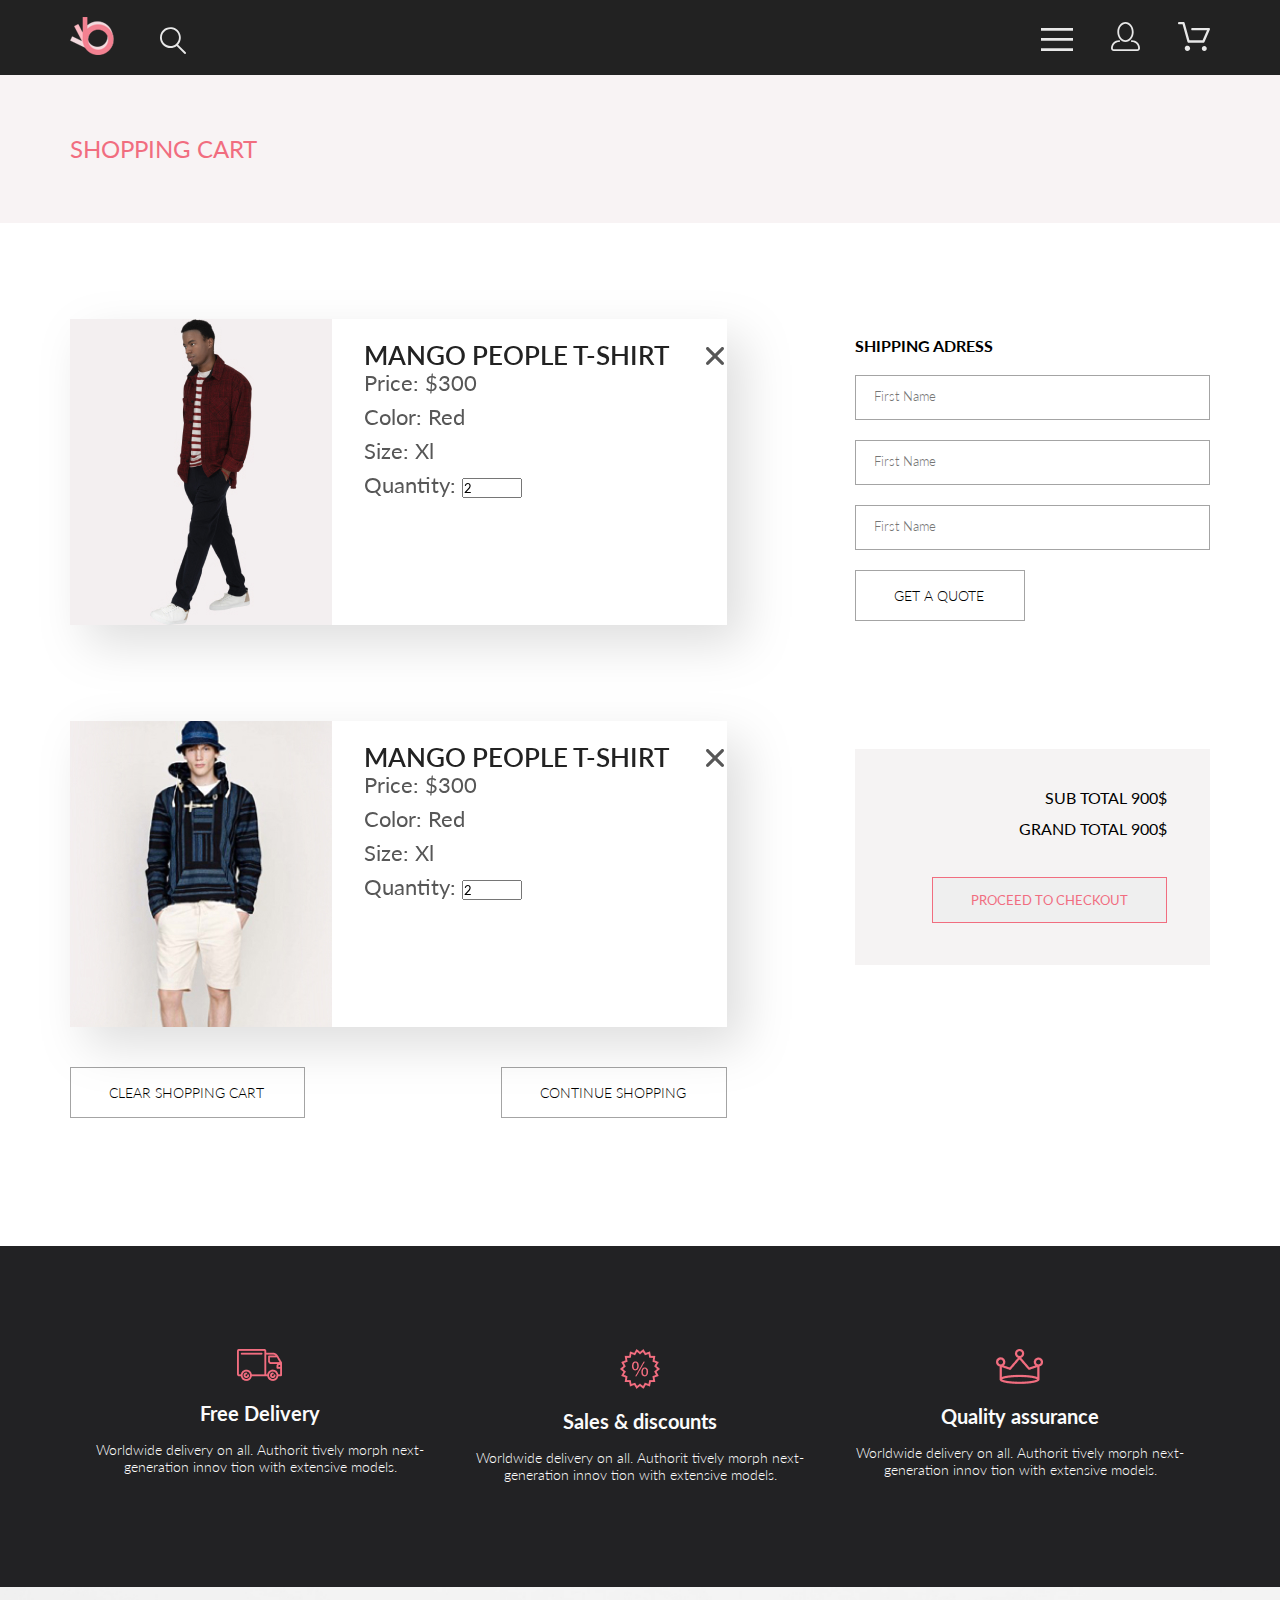
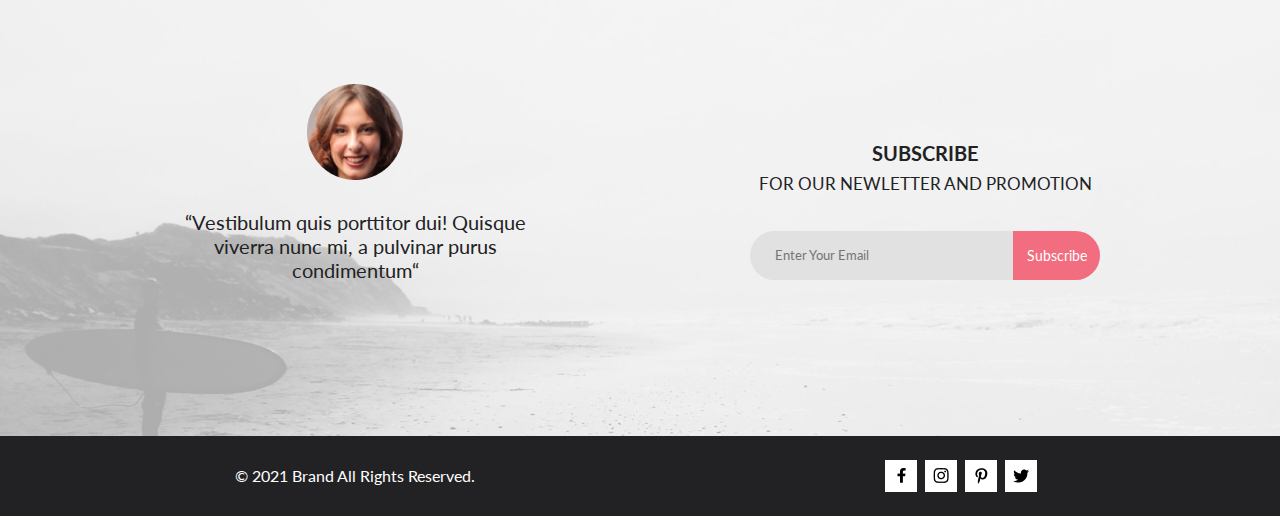
==== commit 14245d34: "add to file lesson7" ====
--- a/cart.html
+++ b/cart.html
@@ -21,247 +21,74 @@
             <a href=""><img src="img/search.svg" alt="search"></a>
         </div>
         <div class="header-right">
-            <a href=""><img src="img/menu.svg" alt="menu"></a>
-            <a class="img-use" href=""><img src="img/use.svg" alt="account"></a>
-            <a href=""><img src="img/bay.svg" alt="bay"></a>
+            <a href="catalog.html"><img src="img/menu.svg" alt="menu"></a>
+            <a class="img-use" href="registration.html"><img src="img/use.svg" alt="account"></a>
+            <a href="cart.html"><img src="img/bay.svg" alt="bay"></a>
         </div>
     </header>
     <section class="navigation center">
         <div class="navigation_left">
-            <div class="info_new">NEW ARRIVALS </div>
+            <div class="info_cart">SHOPPING CART</div>
+        </div>        
+    </section>
+    <section class="cart_box center">
+        <div class="cart_box_left">
+            <div class="cart_card cart_card_mb">
+                <img class="cart_card__img" src="img/cart_img1.jpg" alt="photo">
+                <div class="cart_card__content">
+                    <a href="#" class="cart_card__h3">MANGO  PEOPLE  
+                        T-SHIRT</a>
+                    <p class="cart_card__text">Price: $300</p>
+                    <p class="cart_card__text">Color: Red</p>
+                    <p class="cart_card__text">Size: Xl</p>
+                    <p class="cart_card__text">Quantity: <input type="number" min="1" max="5" value="2" ></p>  
+                </div>
+                <div class="cart_card__del">
+                    <svg  width="18" height="18" viewBox="0 0 18 18" fill="none" xmlns="http://www.w3.org/2000/svg">
+                        <path d="M11.2453 9L17.5302 2.71516C17.8285 2.41741 17.9962 2.01336 17.9966 1.59191C17.997 1.17045 17.8299 0.76611 17.5322 0.467833C17.2344 0.169555 16.8304 0.00177586 16.4089 0.00140366C15.9875 0.00103146 15.5831 0.168097 15.2848 0.465848L9 6.75069L2.71516 0.465848C2.41688 0.167571 2.01233 0 1.5905 0C1.16868 0 0.764125 0.167571 0.465848 0.465848C0.167571 0.764125 0 1.16868 0 1.5905C0 2.01233 0.167571 2.41688 0.465848 2.71516L6.75069 9L0.465848 15.2848C0.167571 15.5831 0 15.9877 0 16.4095C0 16.8313 0.167571 17.2359 0.465848 17.5342C0.764125 17.8324 1.16868 18 1.5905 18C2.01233 18 2.41688 17.8324 2.71516 17.5342L9 11.2493L15.2848 17.5342C15.5831 17.8324 15.9877 18 16.4095 18C16.8313 18 17.2359 17.8324 17.5342 17.5342C17.8324 17.2359 18 16.8313 18 16.4095C18 15.9877 17.8324 15.5831 17.5342 15.2848L11.2453 9Z" fill="#575757"/>
+                        </svg>  
+                </div>
+                                  
+            </div>
+            <div class="cart_card cart_card_mb">
+                <img class="cart_card__img" src="img/cart_img2.jpg" alt="photo">
+                <div class="cart_card__content">
+                    <a href="#" class="cart_card__h3">MANGO  PEOPLE  
+                        T-SHIRT</a>
+                    <p class="cart_card__text">Price: $300</p>
+                    <p class="cart_card__text">Color: Red</p>
+                    <p class="cart_card__text">Size: Xl</p>
+                    <p class="cart_card__text">Quantity: <input type="number" min="1" max="5" value="2" ></p>  
+                </div>
+                <div class="cart_card__del">
+                    <svg  width="18" height="18" viewBox="0 0 18 18" fill="none" xmlns="http://www.w3.org/2000/svg">
+                        <path d="M11.2453 9L17.5302 2.71516C17.8285 2.41741 17.9962 2.01336 17.9966 1.59191C17.997 1.17045 17.8299 0.76611 17.5322 0.467833C17.2344 0.169555 16.8304 0.00177586 16.4089 0.00140366C15.9875 0.00103146 15.5831 0.168097 15.2848 0.465848L9 6.75069L2.71516 0.465848C2.41688 0.167571 2.01233 0 1.5905 0C1.16868 0 0.764125 0.167571 0.465848 0.465848C0.167571 0.764125 0 1.16868 0 1.5905C0 2.01233 0.167571 2.41688 0.465848 2.71516L6.75069 9L0.465848 15.2848C0.167571 15.5831 0 15.9877 0 16.4095C0 16.8313 0.167571 17.2359 0.465848 17.5342C0.764125 17.8324 1.16868 18 1.5905 18C2.01233 18 2.41688 17.8324 2.71516 17.5342L9 11.2493L15.2848 17.5342C15.5831 17.8324 15.9877 18 16.4095 18C16.8313 18 17.2359 17.8324 17.5342 17.5342C17.8324 17.2359 18 16.8313 18 16.4095C18 15.9877 17.8324 15.5831 17.5342 15.2848L11.2453 9Z" fill="#575757"/>
+                        </svg>  
+                </div>
+                                  
+            </div>
+
+            <div class="button">
+                <button class="button__bay" type="reset">CLEAR SHOPPING CART</button>
+                <button class="button__bay" type="submit">CONTINUE SHOPPING</button>                
+            </div>
+
         </div>
-        <div class="navigation_right">
-            <a class="nav_link" href="index.html">HOME</a>
-            <a class="nav_link" href="#">MEN</a>
-            <a class="nav_link" href="#">NEW ARRIVALS </a>
+        <div class="cart_box_right">
+            <div class="cart_right__address">
+                <h4 class="cart_rigth__h4">SHIPPING ADRESS</h4>
+                <input class="cart_right__intup" type="text" placeholder="First Name">
+                <input class="cart_right__intup" type="text" placeholder="First Name">
+                <input class="cart_right__intup" type="text" placeholder="First Name">
+                <button class="button__bay" type="reset">GET A QUOTE</button>
+            </div>
+            <div class="cart_right__total">
+                <p class="sub_total">SUB TOTAL 900$</p>
+                <p class="grand_total">GRAND TOTAL 900$</p>
+                <button class="button__proceed" type="submit">PROCEED TO CHECKOUT</button>
+            </div>
+
         </div>
-    </section>
-    <section class="sort center">
-        <div class="sort_filter sort_filter_active">
-            <span class="sort_text">
-                FILTER <svg width="15" height="10" viewBox="0 0 15 10" fill="none" xmlns="http://www.w3.org/2000/svg">
-                    <path
-                        d="M0.833333 10H4.16667C4.625 10 5 9.625 5 9.16667C5 8.70833 4.625 8.33333 4.16667 8.33333H0.833333C0.375 8.33333 0 8.70833 0 9.16667C0 9.625 0.375 10 0.833333 10ZM0 0.833333C0 1.29167 0.375 1.66667 0.833333 1.66667H14.1667C14.625 1.66667 15 1.29167 15 0.833333C15 0.375 14.625 0 14.1667 0H0.833333C0.375 0 0 0.375 0 0.833333ZM0.833333 5.83333H9.16667C9.625 5.83333 10 5.45833 10 5C10 4.54167 9.625 4.16667 9.16667 4.16667H0.833333C0.375 4.16667 0 4.54167 0 5C0 5.45833 0.375 5.83333 0.833333 5.83333Z"
-                        fill="black" />
-                </svg>
-            </span>
-            <div class="sort_items">
-                <span class="sort_filt_activ">
-                    FILTER <svg width="15" height="10" viewBox="0 0 15 10" fill="none"
-                        xmlns="http://www.w3.org/2000/svg">
-                        <path
-                            d="M0.833333 10H4.16667C4.625 10 5 9.625 5 9.16667C5 8.70833 4.625 8.33333 4.16667 8.33333H0.833333C0.375 8.33333 0 8.70833 0 9.16667C0 9.625 0.375 10 0.833333 10ZM0 0.833333C0 1.29167 0.375 1.66667 0.833333 1.66667H14.1667C14.625 1.66667 15 1.29167 15 0.833333C15 0.375 14.625 0 14.1667 0H0.833333C0.375 0 0 0.375 0 0.833333ZM0.833333 5.83333H9.16667C9.625 5.83333 10 5.45833 10 5C10 4.54167 9.625 4.16667 9.16667 4.16667H0.833333C0.375 4.16667 0 4.54167 0 5C0 5.45833 0.375 5.83333 0.833333 5.83333Z"
-                            fill="#EF5B70" />
-                    </svg>
-                </span>
-                <details open>
-                    <summary class="sort_summary">
-                        <svg width="5" height="37" viewBox="0 0 5 37" fill="none" xmlns="http://www.w3.org/2000/svg">
-                            <path d="M5 0H0V37H5V0Z" fill="#EF5B70" />
-                        </svg>
-                        <h4 class="h4_sort_summary">CATEGORY</h4>
-                    </summary>
-                    <ul class="sort_ul">
-                        <li><a class="li_sort_ul" href="#">Accessories</a></li>
-                        <li><a class="li_sort_ul" href="#">Bags</a></li>
-                        <li><a class="li_sort_ul" href="#">Denim</a></li>
-                        <li><a class="li_sort_ul" href="#">Hoodies & Sweatshirts</a></li>
-                        <li><a class="li_sort_ul" href="#">Jackets & Coats</a></li>
-                        <li><a class="li_sort_ul" href="#">Polos</a></li>
-                        <li><a class="li_sort_ul" href="#">Shirts</a></li>
-                        <li><a class="li_sort_ul" href="#">Shoes</a></li>
-                        <li><a class="li_sort_ul" href="#">Sweaters & Knits</a></li>
-                        <li><a class="li_sort_ul" href="#">T-Shirts</a></li>
-                        <li><a class="li_sort_ul" href="#">Tanks</a></li>
-                    </ul>
-                </details>
-                <details>
-                    <summary class="sort_summary">
-                        <svg width="5" height="37" viewBox="0 0 5 37" fill="none" xmlns="http://www.w3.org/2000/svg">
-                            <path d="M5 0H0V37H5V0Z" fill="#EF5B70" />
-                        </svg>
-                        <h4 class="h4_sort_summary">BAND</h4>
-                    </summary>
-                    <ul class="sort_ul">
-                        <li><a class="li_sort_ul" href="#">Accessories</a></li>
-                        <li><a class="li_sort_ul" href="#">Bags</a></li>
-                        <li><a class="li_sort_ul" href="#">Denim</a></li>
-                        <li><a class="li_sort_ul" href="#">Hoodies & Sweatshirts</a></li>
-                        <li><a class="li_sort_ul" href="#">Jackets & Coats</a></li>
-                        <li><a class="li_sort_ul" href="#">Polos</a></li>
-                        <li><a class="li_sort_ul" href="#">Shirts</a></li>
-                        <li><a class="li_sort_ul" href="#">Shoes</a></li>
-                        <li><a class="li_sort_ul" href="#">Sweaters & Knits</a></li>
-                        <li><a class="li_sort_ul" href="#">T-Shirts</a></li>
-                        <li><a class="li_sort_ul" href="#">Tanks</a></li>
-                    </ul>
-                </details>
-                <details>
-                    <summary class="sort_summary">
-                        <svg width="5" height="37" viewBox="0 0 5 37" fill="none" xmlns="http://www.w3.org/2000/svg">
-                            <path d="M5 0H0V37H5V0Z" fill="#EF5B70" />
-                        </svg>
-                        <h4 class="h4_sort_summary">CATEGORY</h4>
-                    </summary>
-                    <ul class="sort_ul">
-                        <li><a class="li_sort_ul" href="#">Accessories</a></li>
-                        <li><a class="li_sort_ul" href="#">Bags</a></li>
-                        <li><a class="li_sort_ul" href="#">Denim</a></li>
-                        <li><a class="li_sort_ul" href="#">Hoodies & Sweatshirts</a></li>
-                        <li><a class="li_sort_ul" href="#">Jackets & Coats</a></li>
-                        <li><a class="li_sort_ul" href="#">Polos</a></li>
-                        <li><a class="li_sort_ul" href="#">Shirts</a></li>
-                        <li><a class="li_sort_ul" href="#">Shoes</a></li>
-                        <li><a class="li_sort_ul" href="#">Sweaters & Knits</a></li>
-                        <li><a class="li_sort_ul" href="#">T-Shirts</a></li>
-                        <li><a class="li_sort_ul" href="#">Tanks</a></li>
-                    </ul>
-                </details>
-            </div>
-        </div>
-
-        <div class="sort_parametr">
-            <details class="sort_open">
-                <summary class="sort_param">TRENDING NOW<svg width="11" height="6" viewBox="0 0 11 6" fill="none"
-                        xmlns="http://www.w3.org/2000/svg">
-                        <path
-                            d="M5.00214 5.00214C4.83521 5.00247 4.67343 4.94433 4.54488 4.83782L0.258102 1.2655C0.112196 1.14422 0.0204417 0.969958 0.00302325 0.781035C-0.0143952 0.592112 0.0439493 0.404007 0.165221 0.258101C0.286493 0.112196 0.460759 0.0204417 0.649682 0.00302327C0.838605 -0.0143952 1.02671 0.043949 1.17262 0.165221L5.00214 3.36602L8.83167 0.279536C8.90475 0.220188 8.98884 0.175869 9.0791 0.149125C9.16937 0.122382 9.26403 0.113741 9.35764 0.1237C9.45126 0.133659 9.54198 0.162021 9.6246 0.207156C9.70722 0.252292 9.7801 0.313311 9.83906 0.386705C9.90449 0.460167 9.95405 0.546351 9.98462 0.639855C10.0152 0.733359 10.0261 0.83217 10.0167 0.930097C10.0073 1.02802 9.97784 1.12296 9.93005 1.20895C9.88227 1.29494 9.81723 1.37013 9.73904 1.42982L5.45225 4.88068C5.32002 4.97036 5.16154 5.01312 5.00214 5.00214Z"
-                            fill="#6F6E6E" />
-                    </svg></summary>
-                <div class="sort_size">
-                    <label><input type="checkbox">XS</label>
-                    <label><input type="checkbox">S</label>
-                    <label><input type="checkbox">M</label>
-                    <label><input type="checkbox">L</label>
-                </div>
-            </details>
-            <details class="sort_open">
-                <summary class="sort_param">SIZE<svg width="11" height="6" viewBox="0 0 11 6" fill="none"
-                        xmlns="http://www.w3.org/2000/svg">
-                        <path
-                            d="M5.00214 5.00214C4.83521 5.00247 4.67343 4.94433 4.54488 4.83782L0.258102 1.2655C0.112196 1.14422 0.0204417 0.969958 0.00302325 0.781035C-0.0143952 0.592112 0.0439493 0.404007 0.165221 0.258101C0.286493 0.112196 0.460759 0.0204417 0.649682 0.00302327C0.838605 -0.0143952 1.02671 0.043949 1.17262 0.165221L5.00214 3.36602L8.83167 0.279536C8.90475 0.220188 8.98884 0.175869 9.0791 0.149125C9.16937 0.122382 9.26403 0.113741 9.35764 0.1237C9.45126 0.133659 9.54198 0.162021 9.6246 0.207156C9.70722 0.252292 9.7801 0.313311 9.83906 0.386705C9.90449 0.460167 9.95405 0.546351 9.98462 0.639855C10.0152 0.733359 10.0261 0.83217 10.0167 0.930097C10.0073 1.02802 9.97784 1.12296 9.93005 1.20895C9.88227 1.29494 9.81723 1.37013 9.73904 1.42982L5.45225 4.88068C5.32002 4.97036 5.16154 5.01312 5.00214 5.00214Z"
-                            fill="#6F6E6E" />
-                    </svg></summary>
-                <div class="sort_size">
-                    <label><input type="checkbox">XS</label>
-                    <label><input type="checkbox">S</label>
-                    <label><input type="checkbox">M</label>
-                    <label><input type="checkbox">L</label>
-                </div>
-            </details>
-            <details class="sort_open">
-                <summary class="sort_param">PRICE<svg width="11" height="6" viewBox="0 0 11 6" fill="none"
-                        xmlns="http://www.w3.org/2000/svg">
-                        <path
-                            d="M5.00214 5.00214C4.83521 5.00247 4.67343 4.94433 4.54488 4.83782L0.258102 1.2655C0.112196 1.14422 0.0204417 0.969958 0.00302325 0.781035C-0.0143952 0.592112 0.0439493 0.404007 0.165221 0.258101C0.286493 0.112196 0.460759 0.0204417 0.649682 0.00302327C0.838605 -0.0143952 1.02671 0.043949 1.17262 0.165221L5.00214 3.36602L8.83167 0.279536C8.90475 0.220188 8.98884 0.175869 9.0791 0.149125C9.16937 0.122382 9.26403 0.113741 9.35764 0.1237C9.45126 0.133659 9.54198 0.162021 9.6246 0.207156C9.70722 0.252292 9.7801 0.313311 9.83906 0.386705C9.90449 0.460167 9.95405 0.546351 9.98462 0.639855C10.0152 0.733359 10.0261 0.83217 10.0167 0.930097C10.0073 1.02802 9.97784 1.12296 9.93005 1.20895C9.88227 1.29494 9.81723 1.37013 9.73904 1.42982L5.45225 4.88068C5.32002 4.97036 5.16154 5.01312 5.00214 5.00214Z"
-                            fill="#6F6E6E" />
-                    </svg></summary>
-                <div class="sort_size">
-                    <label><input type="checkbox">XS</label>
-                    <label><input type="checkbox">S</label>
-                    <label><input type="checkbox">M</label>
-                    <label><input type="checkbox">L</label>
-                </div>
-            </details>
-        </div>
-    </section>
-    <section class="sale center">
-        <div class="container_top">
-            <div class="sale_card">
-                <a href="product.html">
-                    <img class="img_card" src="img/pict1.jpg" alt="sale">
-                </a>
-                <a class="add_to_cart" href="#"><img src="img/cart.svg" alt="cart">Add to Card</a>
-                <a href="product.html" class="sale_h4_card">ELLERY X M'O CAPSULE</a>
-                <p class="sale_p_card">Known for her sculptural takes on traditional tailoring, Australian arbiter of
-                    cool Kym Ellery teams up with Moda Operandi.</p>
-                <p class="sale_price">$52.00</p>
-            </div>
-            <div class="sale_card">
-                <a href="product.html">
-                    <img class="img_card" src="img/pict2.jpg" alt="sale">
-                </a>
-                <a class="add_to_cart" href="#"><img src="img/cart.svg" alt="cart">Add to Card</a>
-                <a href="product.html" class="sale_h4_card">ELLERY X M'O CAPSULE</a>
-                <p class="sale_p_card">Known for her sculptural takes on traditional tailoring, Australian arbiter of
-                    cool Kym Ellery teams up with Moda Operandi.</p>
-                <p class="sale_price">$52.00</p>
-            </div>
-            <div class="sale_card">
-                <a href="product.html">
-                    <img class="img_card" src="img/pict3.jpg" alt="sale">
-                </a>
-                <a class="add_to_cart" href="#"><img src="img/cart.svg" alt="cart">Add to Card</a>
-                <a href="product.html" class="sale_h4_card">ELLERY X M'O CAPSULE</a>
-                <p class="sale_p_card">Known for her sculptural takes on traditional tailoring, Australian arbiter of
-                    cool Kym Ellery teams up with Moda Operandi.</p>
-                <p class="sale_price">$52.00</p>
-            </div>
-            <div class="sale_card">
-                <a href="product.html">
-                    <img class="img_card" src="img/pict4.jpg" alt="sale">
-                </a>
-                <a class="add_to_cart" href="#"><img src="img/cart.svg" alt="cart">Add to Card</a>
-                <a href="product.html" class="sale_h4_card">ELLERY X M'O CAPSULE</a>
-                <p class="sale_p_card">Known for her sculptural takes on traditional tailoring, Australian arbiter of
-                    cool Kym Ellery teams up with Moda Operandi.</p>
-                <p class="sale_price">$52.00</p>
-            </div>
-            <div class="sale_card">
-                <a href="product.html">
-                    <img class="img_card" src="img/pict5.jpg" alt="sale">
-                </a>
-                <a class="add_to_cart" href="#"><img src="img/cart.svg" alt="cart">Add to Card</a>
-                <a href="product.html" class="sale_h4_card">ELLERY X M'O CAPSULE</a>
-                <p class="sale_p_card">Known for her sculptural takes on traditional tailoring, Australian arbiter of
-                    cool Kym Ellery teams up with Moda Operandi.</p>
-                <p class="sale_price">$52.00</p>
-            </div>
-            <div class="sale_card">
-                <a href="product.html">
-                    <img class="img_card" src="img/pict6.jpg" alt="sale">
-                </a>
-                <a class="add_to_cart" href="#"><img src="img/cart.svg" alt="cart">Add to Card</a>
-                <a href="product.html" class="sale_h4_card">ELLERY X M'O CAPSULE</a>
-                <p class="sale_p_card">Known for her sculptural takes on traditional tailoring, Australian arbiter of
-                    cool Kym Ellery teams up with Moda Operandi.</p>
-                <p class="sale_price">$52.00</p>
-            </div>
-            <div class="sale_card">
-                <a href="product.html">
-                    <img class="img_card" src="img/cat.jpg" alt="sale">
-                </a>
-                <a class="add_to_cart" href="#"><img src="img/cart.svg" alt="cart">Add to Card</a>
-                <a href="product.html" class="sale_h4_card">ELLERY X M'O CAPSULE</a>
-                <p class="sale_p_card">Known for her sculptural takes on traditional tailoring, Australian arbiter of
-                    cool Kym Ellery teams up with Moda Operandi.</p>
-                <p class="sale_price">$52.00</p>
-            </div>
-            <div class="sale_card">
-                <a href="product.html">
-                    <img class="img_card" src="img/cat1.jpg" alt="sale">
-                </a>
-                <a class="add_to_cart" href="#"><img src="img/cart.svg" alt="cart">Add to Card</a>
-                <a href="product.html" class="sale_h4_card">ELLERY X M'O CAPSULE</a>
-                <p class="sale_p_card">Known for her sculptural takes on traditional tailoring, Australian arbiter of
-                    cool Kym Ellery teams up with Moda Operandi.</p>
-                <p class="sale_price">$52.00</p>
-            </div>
-            <div class="sale_card">
-                <a href="product.html">
-                    <img class="img_card" src="img/cat2.jpg" alt="sale">
-                </a>
-                <a class="add_to_cart" href="#"><img src="img/cart.svg" alt="cart">Add to Card</a>
-                <a href="product.html" class="sale_h4_card">ELLERY X M'O CAPSULE</a>
-                <p class="sale_p_card">Known for her sculptural takes on traditional tailoring, Australian arbiter of
-                    cool Kym Ellery teams up with Moda Operandi.</p>
-                <p class="sale_price">$52.00</p>
-            </div>
-        </div>
-
-    </section>
-    <section class="product center">
-        <a href="product.html" class="all_product">Browse All Product</a>
     </section>
     <section class="box_info center">
         <div class="info">
--- a/style.css
+++ b/style.css
@@ -6,12 +6,28 @@
   font-family: 'Lato', sans-serif;
 }
 
+body {
+  font-family: Lato;
+}
+
+button {
+  outline: none;
+}
+
+input {
+  padding-right: 16px;
+}
+
 summary {
   outline: none;
 }
 
 summary::-webkit-details-marker {
   display: none;
+}
+
+li {
+  list-style-type: none;
 }
 
 .center {
@@ -57,6 +73,71 @@
 
 .img_promo {
   width: 100%;
+}
+
+#switcher {
+  position: absolute;
+  left: -9999999px;
+  visibility: hidden;
+}
+
+#switcher:checked ~ .drop {
+  opacity: 1;
+  visibility: visible;
+}
+
+.drop {
+  background: #FFFFFF;
+  -webkit-box-shadow: 6px 4px 35px rgba(0, 0, 0, 0.21);
+          box-shadow: 6px 4px 35px rgba(0, 0, 0, 0.21);
+  padding: 32px;
+  top: 75px;
+  position: absolute;
+  right: 0px;
+  opacity: 0;
+  width: 232px;
+  z-index: 2;
+  visibility: hidden;
+}
+
+.drop__name {
+  font-family: Lato;
+  font-style: normal;
+  font-weight: bold;
+  font-size: 14px;
+  line-height: 17px;
+  color: #000000;
+  padding-bottom: 24px;
+  display: block;
+  cursor: default;
+}
+
+.drop__heading {
+  font-family: Lato;
+  font-style: normal;
+  font-weight: normal;
+  font-size: 14px;
+  line-height: 17px;
+  color: #F16D7F;
+  text-decoration: none;
+}
+
+.drop__ul {
+  padding-left: 20px;
+  margin-top: 12px;
+}
+
+.drop__link {
+  font-size: 14px;
+  line-height: 17px;
+  color: #6F6E6E;
+  margin-bottom: 11px;
+  display: block;
+}
+
+.drop__link:hover {
+  color: #F16D7F;
+  cursor: pointer;
 }
 
 .promo_right {
@@ -127,7 +208,7 @@
 
 .catalog_big {
   width: 100%;
-  padding-top: 30px;
+  padding-top: 32px;
 }
 
 .catalog_p {
@@ -161,6 +242,8 @@
 }
 
 .container_top {
+  gap: 30px;
+  margin-bottom: 48px;
   display: -webkit-box;
   display: -ms-flexbox;
   display: flex;
@@ -173,8 +256,12 @@
 }
 
 .sale_card:hover .img_card {
-  -webkit-filter: brightness(50%);
-          filter: brightness(50%);
+  -webkit-filter: brightness(40%);
+          filter: brightness(40%);
+  -webkit-transform: scale(1.03);
+          transform: scale(1.03);
+  -webkit-transition: all 1s ease;
+  transition: all 1s ease;
 }
 
 .sale_card:hover .add_to_cart {
@@ -192,7 +279,6 @@
   background-color: #F8F8F8;
   -ms-flex-preferred-size: 360px;
       flex-basis: 360px;
-  margin-bottom: 48px;
 }
 
 .add_to_cart {
@@ -250,6 +336,8 @@
 .all_product:hover {
   background-color: #e05c6e;
   color: white;
+  -webkit-transition: all 1s ease;
+  transition: all 1s ease;
 }
 
 .product {
@@ -494,6 +582,147 @@
   background-color: white;
 }
 
+@media (max-width: 768px) {
+  .box_info {
+    -webkit-box-orient: vertical;
+    -webkit-box-direction: normal;
+        -ms-flex-direction: column;
+            flex-direction: column;
+  }
+  .info_p {
+    max-width: 360px;
+    padding-bottom: 48px;
+  }
+  .sub_box {
+    -webkit-box-pack: center;
+        -ms-flex-pack: center;
+            justify-content: center;
+    -webkit-box-orient: vertical;
+    -webkit-box-direction: normal;
+        -ms-flex-direction: column;
+            flex-direction: column;
+    -webkit-box-align: center;
+        -ms-flex-align: center;
+            align-items: center;
+  }
+  .sub_left {
+    padding-top: 53px;
+    padding-bottom: 48px;
+  }
+  .h4_sub {
+    padding-top: 0px;
+  }
+  .media {
+    padding-right: 32px;
+  }
+  .all_rights {
+    padding-left: 32px;
+  }
+}
+
+@media (max-width: 375px) {
+  .img-use {
+    display: none;
+  }
+  .img_cart {
+    display: none;
+  }
+  .img_catalog {
+    padding-right: 16px;
+  }
+  .img-logo {
+    padding-left: 16px;
+  }
+  .promo_left {
+    display: none;
+  }
+  .promo {
+    background-color: #F1E4E6;
+    padding-top: 148px;
+    padding-bottom: 148px;
+  }
+  .promo_right {
+    width: 100%;
+    display: -webkit-box;
+    display: -ms-flexbox;
+    display: flex;
+    -webkit-box-pack: center;
+        -ms-flex-pack: center;
+            justify-content: center;
+    padding-left: 0px;
+  }
+  .top_catalog {
+    display: -webkit-box;
+    display: -ms-flexbox;
+    display: flex;
+    -webkit-box-orient: vertical;
+    -webkit-box-direction: normal;
+        -ms-flex-direction: column;
+            flex-direction: column;
+    -webkit-box-align: center;
+        -ms-flex-align: center;
+            align-items: center;
+    -webkit-box-pack: center;
+        -ms-flex-pack: center;
+            justify-content: center;
+  }
+  .catalog_list {
+    position: relative;
+    padding-left: 16px;
+    padding-right: 16px;
+  }
+  .catalog_list:not(:last-child) {
+    margin-right: 0px;
+  }
+  .catalog_big {
+    padding-top: 0px;
+    padding-left: 16px;
+    padding-right: 16px;
+    width: 100%;
+    height: 111px;
+  }
+  .text_center {
+    padding-top: 64px;
+  }
+  .h4_center {
+    font-size: 30px;
+    line-height: 36px;
+    color: #222222;
+  }
+  .p_center {
+    text-align: center;
+    font-size: 14px;
+    line-height: 17px;
+    color: #9F9F9F;
+    padding-left: 16px;
+    padding-right: 16px;
+  }
+  .sub_right {
+    width: 100%;
+    padding-left: 16px;
+    padding-right: 16px;
+  }
+  .sub_left {
+    width: 100%;
+    padding-left: 16px;
+    padding-right: 16px;
+  }
+  .all_rights {
+    padding: 0px 0px 8px 0px;
+  }
+  .media {
+    padding-top: 43px;
+    padding-right: 16px;
+    padding-bottom: 40px;
+  }
+  .footer {
+    -webkit-box-orient: vertical;
+    -webkit-box-direction: reverse;
+        -ms-flex-direction: column-reverse;
+            flex-direction: column-reverse;
+  }
+}
+
 /* catalog */
 .navigation {
   display: -webkit-box;
@@ -625,6 +854,8 @@
           box-sizing: border-box;
   position: absolute;
   z-index: 1;
+  -webkit-transition: all 0.5s ease;
+  transition: all 0.5s ease;
 }
 
 .sort_ul {
@@ -778,182 +1009,143 @@
   padding-top: 128px;
 }
 
-.navigation {
-  display: -webkit-box;
-  display: -ms-flexbox;
-  display: flex;
-  -webkit-box-pack: justify;
-      -ms-flex-pack: justify;
-          justify-content: space-between;
-  background: #F8F3F4;
-}
-
-.navigation_left {
-  padding-top: 59px;
-}
-
-.navigation_right {
-  padding-top: 65px;
-  padding-bottom: 66px;
-  display: -webkit-box;
-  display: -ms-flexbox;
-  display: flex;
-}
-
-.nav_link {
-  text-decoration: none;
-  font-weight: 300;
-  font-size: 14px;
-  line-height: 17px;
-  color: #636363;
-}
-
-.nav_link:hover {
-  color: #F16D7F;
-}
-
-.nav_link:last-child {
-  color: #F16D7F;
-}
-
-.nav_link:not(:last-child)::after {
-  content: "/";
-  padding: 6px;
-}
-
-.info_new {
+.info_cart {
+  padding-bottom: 60px;
   text-decoration: none;
   font-size: 24px;
   line-height: 29px;
   color: #F16D7F;
 }
 
-/* sortirovka */
-.sort {
-  display: -webkit-box;
-  display: -ms-flexbox;
-  display: flex;
-  position: relative;
-  padding-top: 35px;
+.cart_box {
+  display: -webkit-box;
+  display: -ms-flexbox;
+  display: flex;
+}
+
+.cart_box_left {
+  width: 657px;
+}
+
+.cart_box_right {
+  width: 100%;
+  padding-left: 128px;
+  padding-top: 113px;
+}
+
+.cart_card {
+  background-color: #FFFFFF;
+  width: 657px;
+  margin-top: 96px;
+  display: -webkit-box;
+  display: -ms-flexbox;
+  display: flex;
+  -webkit-filter: drop-shadow(17px 19px 24px rgba(0, 0, 0, 0.13));
+          filter: drop-shadow(17px 19px 24px rgba(0, 0, 0, 0.13));
+}
+
+.cart_card_mb {
+  margin-bottom: 40px;
+}
+
+.cart_card__content {
+  padding-left: 32px;
+  padding-top: 22px;
+}
+
+.cart_card__h3 {
+  text-decoration: none;
+  font-weight: 600;
+  font-size: 26px;
+  line-height: 29px;
+  color: #222222;
+  width: 262px;
+}
+
+.cart_card__text {
+  font-size: 22px;
+  line-height: 26px;
+  color: #575757;
+  padding-bottom: 8px;
+}
+
+.cart_card__del {
+  padding-top: 28px;
+  display: -webkit-box;
+  display: -ms-flexbox;
+  display: flex;
+  padding-left: 37px;
+}
+
+.button {
+  display: -webkit-box;
+  display: -ms-flexbox;
+  display: flex;
+  -webkit-box-pack: justify;
+      -ms-flex-pack: justify;
+          justify-content: space-between;
+}
+
+.button__bay {
+  font-weight: 300;
+  font-size: 14px;
+  line-height: 17px;
+  color: #000000;
+  background: #FFFFFF;
+  padding: 16px 40px 16px 38px;
+  border: 1px solid #A4A4A4;
+  margin-bottom: 128px;
+  cursor: pointer;
+}
+
+.button__proceed {
+  margin-left: 43px;
+  margin-top: 39px;
+  margin-bottom: 42px;
+  border: 1px solid #EAEAEA;
+  padding: 14px 38px;
+  color: #F16D7F;
+  border: 1px solid #F16D7F;
+  text-decoration: none;
+}
+
+.button__proceed:hover {
+  background-color: #e05c6e;
+  color: white;
+  -webkit-transition: all 1s ease;
+  transition: all 1s ease;
+}
+
+.cart_rigth__h4 {
+  padding-bottom: 20px;
+}
+
+.cart_right__intup {
+  width: 100%;
+  height: 45px;
+  padding-left: 18px;
+  padding-top: 12px;
   padding-bottom: 16px;
-}
-
-.sort_parametr {
-  margin-left: calc(33.33333% + 16px);
-  display: -webkit-box;
-  display: -ms-flexbox;
-  display: flex;
-  padding-top: 16px;
-}
-
-.sort_items {
-  display: none;
-}
-
-.sort_filter_active:hover .sort_items {
-  display: block;
-}
-
-.sort_text {
-  padding-top: 16px;
-  position: absolute;
-  padding-left: 16px;
-  font-weight: 600;
-  font-size: 14px;
-  line-height: 17px;
-  color: #000000;
-  font-family: Lato;
-}
-
-.sort_filter_active:hover .sort_text {
-  display: none;
-}
-
-.sort_filt_activ {
-  color: #EF5B70;
-  font-weight: 600;
-  font-size: 14px;
-  line-height: 17px;
-}
-
-.sort_summary {
-  margin-left: 16px;
-  margin-top: 24px;
-  display: -webkit-box;
-  display: -ms-flexbox;
-  display: flex;
-  -webkit-box-align: center;
-      -ms-flex-align: center;
-          align-items: center;
-  background-image: url(img/slash.svg);
-  background-position: bottom;
-  background-repeat: no-repeat;
-}
-
-.h4_sort_summary {
-  padding-left: 8px;
-  font-size: 14px;
-  line-height: 17px;
-  color: #EF5B70;
-  cursor: pointer;
-}
-
-.sort_filter_active:hover {
-  width: 360px;
-  background: #FFFFFF;
-  -webkit-box-shadow: 6px 4px 35px rgba(0, 0, 0, 0.21);
-          box-shadow: 6px 4px 35px rgba(0, 0, 0, 0.21);
-  padding: 16px;
-  -webkit-box-sizing: border-box;
-          box-sizing: border-box;
-  position: absolute;
-  z-index: 1;
-}
-
-.sort_ul {
+  font-weight: 300;
+  font-size: 13px;
+  line-height: 16px;
+  color: #B1B1B1;
+  margin-bottom: 20px;
+  border: 1px solid #A4A4A4;
+}
+
+.cart_right__total {
+  text-align: right;
+  background-color: #F5F3F3;
+  padding-right: 43px;
+}
+
+.sub_total {
+  padding-top: 39px;
+}
+
+.grand_total {
   padding-top: 12px;
-  list-style-type: none;
-  padding-left: 30px;
-  font-size: 14px;
-  line-height: 17px;
-  color: #6F6E6E;
-}
-
-.li_sort_ul {
-  padding-top: 12px;
-  display: block;
-  text-decoration: none;
-  font-size: 14px;
-  line-height: 17px;
-  color: #6F6E6E;
-}
-
-.li_sort_ul:hover {
-  color: #EF5B70;
-}
-
-.sort_size {
-  background: #FFFFFF;
-  -webkit-box-shadow: 6px 4px 35px rgba(0, 0, 0, 0.21);
-          box-shadow: 6px 4px 35px rgba(0, 0, 0, 0.21);
-  padding: 8px 30px 8px 8px;
-  display: -webkit-box;
-  display: -ms-flexbox;
-  display: flex;
-  -webkit-box-orient: vertical;
-  -webkit-box-direction: normal;
-      -ms-flex-direction: column;
-          flex-direction: column;
-  position: absolute;
-  top: 24px;
-  left: 0px;
-  z-index: 1;
-}
-
-.sort_open {
-  position: relative;
-  padding-right: 32px;
-  cursor: pointer;
 }
 
 .join {
